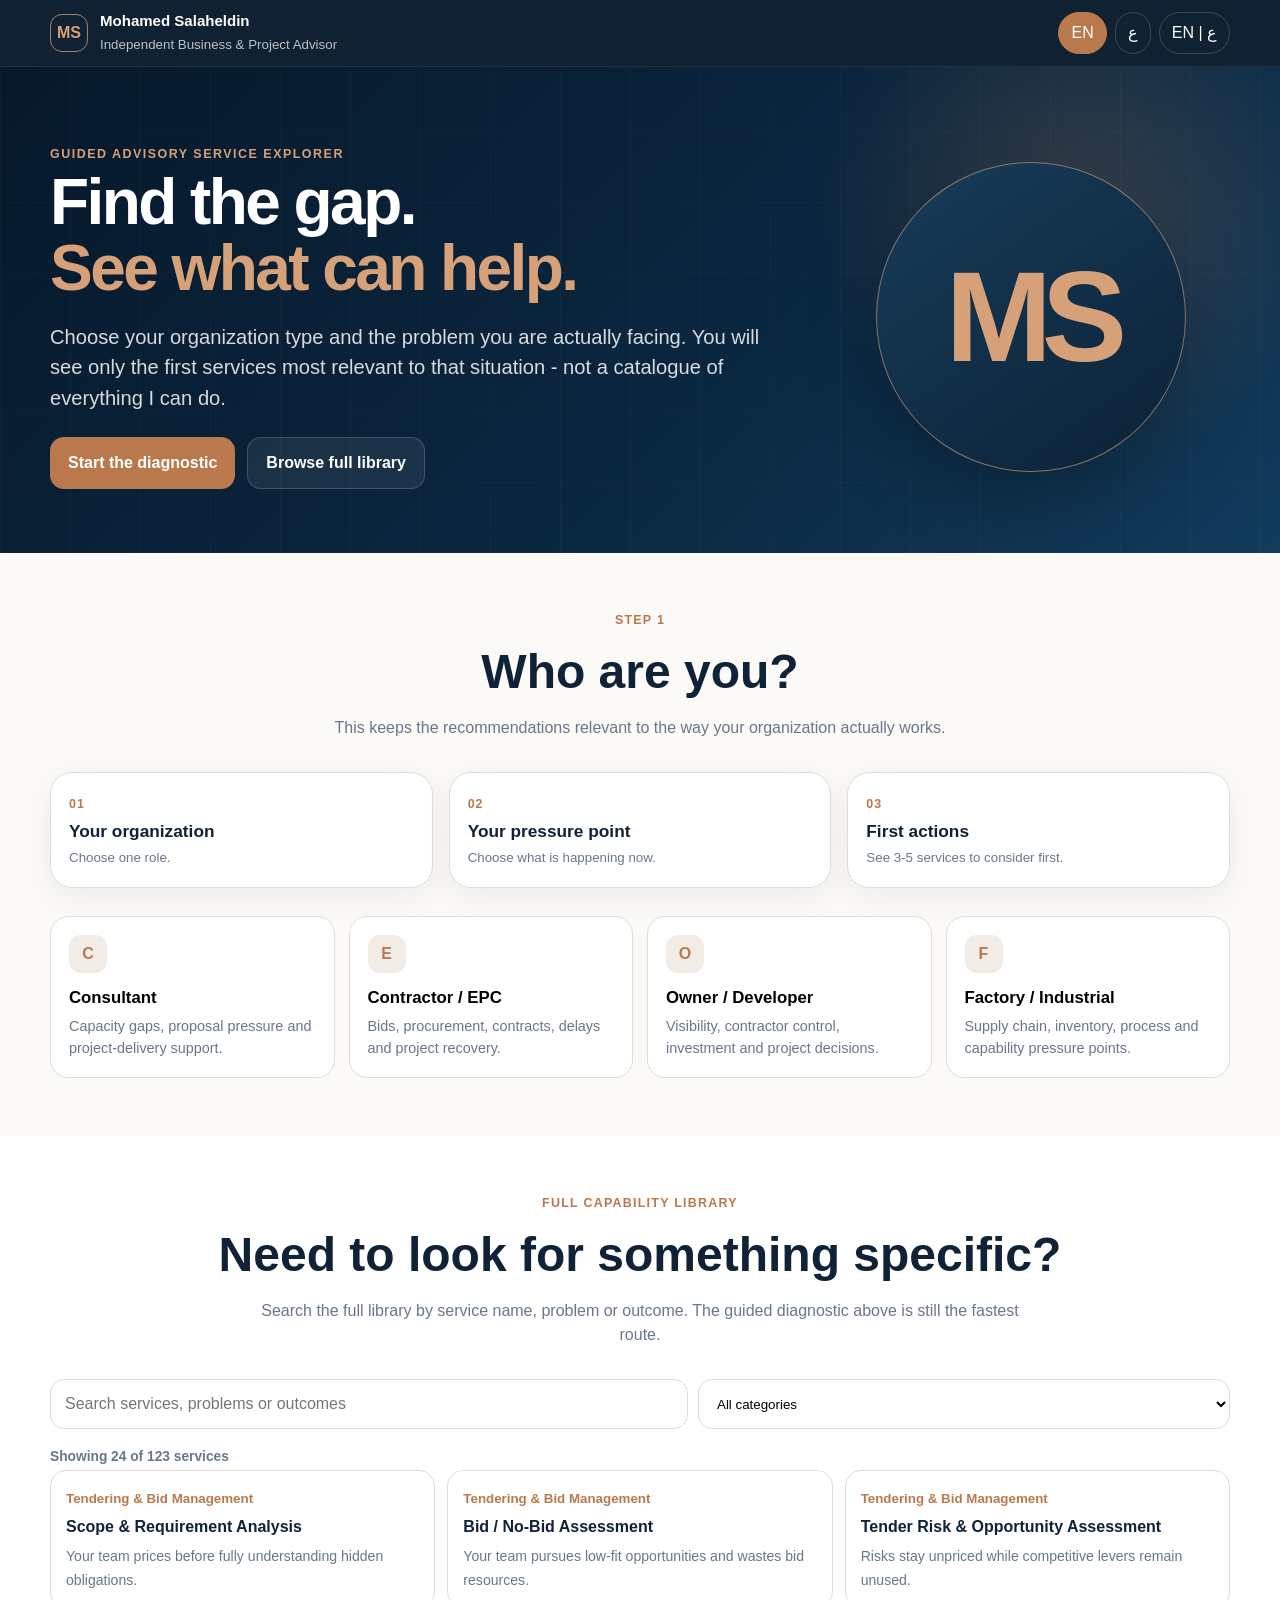
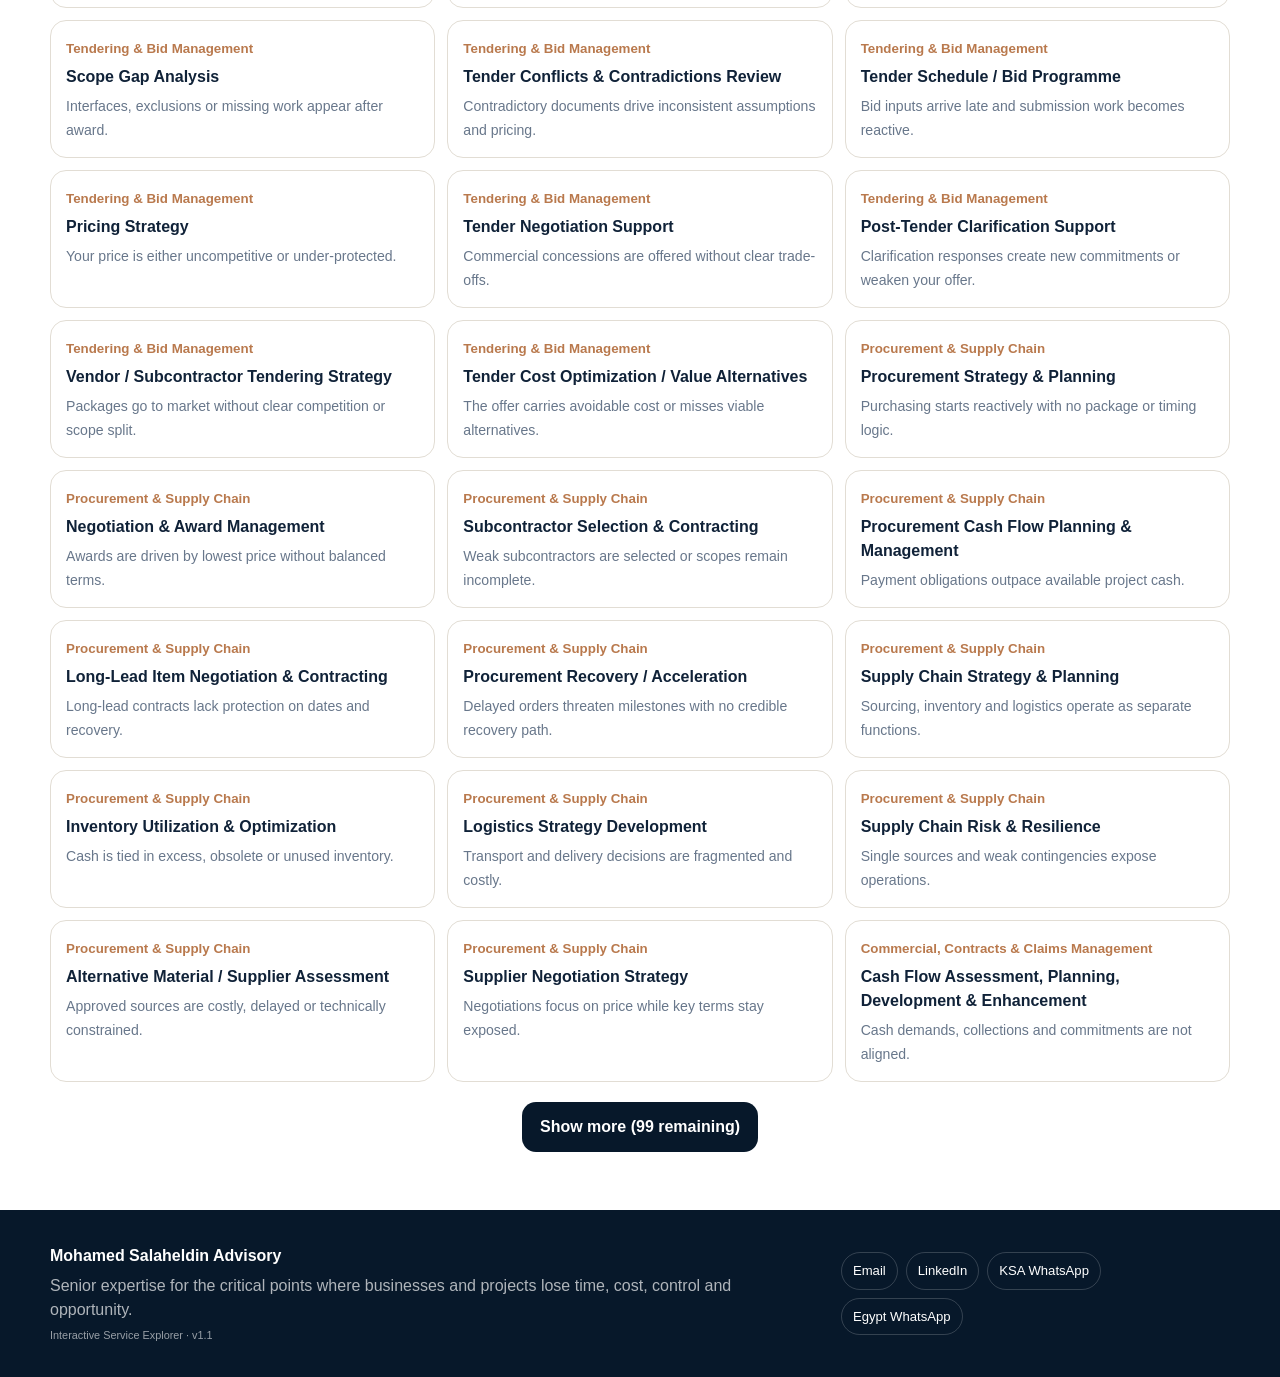
==== index.html @ 3556dfea "Load mobile and progressive library hotfixes" ====
<!doctype html><html lang="en" dir="ltr"><head><meta charset="utf-8"><meta name="viewport" content="width=device-width,initial-scale=1,viewport-fit=cover"><meta name="theme-color" content="#07182a"><meta name="description" content="Mohamed Salaheldin - Independent Business & Project Advisor. Guided service explorer."><meta name="author" content="Mohamed Salaheldin"><meta name="copyright" content="© 2026 Mohamed Salaheldin Advisory. All rights reserved."><title>Mohamed Salaheldin | Advisory Service Explorer</title><link rel="stylesheet" href="styles.css"><link rel="stylesheet" href="hotfix.css"></head><body>
<div class="topbar"><div class="wrap inner"><div class="brand"><div class="mark">MS</div><div><b>Mohamed Salaheldin</b><small>Independent Business & Project Advisor</small></div></div><div class="actions"><button class="pill active" data-lang="en">EN</button><button class="pill" data-lang="ar">ع</button><button class="pill" data-lang="both">EN | ع</button></div></div></div>
<section class="hero"><div class="wrap grid"><div><div class="eyebrow" data-i18n="eyebrow">Guided Advisory Service Explorer</div><h1 data-i18n-html="heroTitle">Find the gap.<br><span>See what can help.</span></h1><p data-i18n="heroText">Choose your organization type and the problem you are actually facing. You will see only the first services most relevant to that situation - not a catalogue of everything I can do.</p><div class="cta"><a class="btn primary" href="#diagnostic" data-i18n="start">Start the diagnostic</a><a class="btn ghost" href="#library" data-i18n="browse">Browse full library</a></div></div><div class="portrait" aria-label="Mohamed Salaheldin"><span>MS</span></div></div></section>
<section id="diagnostic" class="section"><div class="wrap"><div class="head"><div class="kicker" data-i18n="stepOne">Step 1</div><h2 data-i18n="who">Who are you?</h2><p data-i18n="whoSub">This keeps the recommendations relevant to the way your organization actually works.</p></div><div class="steps"><div class="step"><b>01</b><strong data-i18n="step1Title">Your organization</strong><small data-i18n="step1Sub">Choose one role.</small></div><div class="step"><b>02</b><strong data-i18n="step2Title">Your pressure point</strong><small data-i18n="step2Sub">Choose what is happening now.</small></div><div class="step"><b>03</b><strong data-i18n="step3Title">First actions</strong><small data-i18n="step3Sub">See 3-5 services to consider first.</small></div></div><div id="roleCards" class="cards"></div></div></section>
<section id="challengeSection" class="section alt hidden"><div class="wrap"><div class="head"><div class="kicker" data-i18n="stepTwo">Step 2</div><h2 data-i18n="happening">What is happening?</h2><p data-i18n="happeningSub">Pick the issue that best describes the current problem. You can change it anytime.</p></div><div id="challengeCards" class="challenge-grid"></div></div></section>
<section id="resultsSection" class="section hidden"><div class="wrap"><div class="resultbar"><div><div class="eyebrow" style="color:var(--copper)" data-i18n="recommended">Recommended First Actions</div><h3 id="resultTitle"></h3><p id="resultSub"></p></div><button class="btn primary" onclick="resetDiagnostic()" data-i18n="startOver">Start over</button></div><div id="serviceResults" class="service-grid"></div><div style="text-align:center;margin-top:24px"><a class="btn" style="background:var(--navy);color:#fff" href="#library" data-i18n="seeRelated">See the full service library</a></div></div></section>
<section id="library" class="section alt"><div class="wrap"><div class="head"><div class="kicker" data-i18n="libraryKicker">Full Capability Library</div><h2 data-i18n="libraryTitle">Need to look for something specific?</h2><p data-i18n="librarySub">Search the full library by service name, problem or outcome. The guided diagnostic above is still the fastest route.</p></div><div class="library-controls"><input id="search" class="search" type="search" placeholder="Search services, problems or outcomes"><select id="categoryFilter" class="select"><option value="">All categories</option></select></div><div id="libraryGrid" class="library-grid"></div></div></section>
<footer class="footer"><div class="wrap inner"><div><b>Mohamed Salaheldin Advisory</b><p data-i18n="footerLine">Senior expertise for the critical points where businesses and projects lose time, cost, control and opportunity.</p></div><div class="footer-links"><a href="mailto:eng.msalaheldin@yahoo.com">Email</a><a id="linkedinLink" target="_blank" rel="noopener">LinkedIn</a><a id="ksaWa" target="_blank" rel="noopener">KSA WhatsApp</a><a id="egyptWa" target="_blank" rel="noopener">Egypt WhatsApp</a></div></div></footer>
<script src="data1.js"></script><script src="data2.js"></script><script src="data3.js"></script><script src="data4.js"></script><script src="app.js"></script><script src="hotfix.js"></script></body></html>
---- styles.css ----
:root{--navy:#07182a;--navy2:#102f4a;--navy3:#184c70;--paper:#fbfaf7;--ivory:#f1ede6;--white:#fff;--ink:#102238;--muted:#68778b;--line:#e2ddd4;--copper:#b9794d;--copper2:#d6a078;--green:#2a8c69;--shadow:0 20px 60px rgba(4,18,34,.14);--r:22px}*{box-sizing:border-box}html{scroll-behavior:smooth}body{margin:0;font-family:Inter,Aptos,"Segoe UI",Arial,sans-serif;background:var(--paper);color:var(--ink);line-height:1.5}button,input{font:inherit}a{color:inherit}.wrap{width:min(1180px,calc(100% - 32px));margin:auto}.topbar{position:sticky;top:0;z-index:50;background:rgba(7,24,42,.96);backdrop-filter:blur(15px);color:#fff;border-bottom:1px solid rgba(255,255,255,.08)}.topbar .inner{display:flex;align-items:center;justify-content:space-between;gap:16px;min-height:66px}.brand{display:flex;align-items:center;gap:12px}.mark{width:38px;height:38px;border:1px solid rgba(214,160,120,.75);border-radius:12px;display:grid;place-items:center;color:var(--copper2);font-weight:800}.brand b{display:block;font-size:.94rem}.brand small{opacity:.72}.actions{display:flex;gap:8px;flex-wrap:wrap;justify-content:flex-end}.pill{border:1px solid rgba(255,255,255,.18);background:transparent;color:#fff;padding:8px 12px;border-radius:999px;cursor:pointer}.pill.active{background:var(--copper);border-color:var(--copper)}.hero{color:#fff;background:radial-gradient(circle at 84% 30%,rgba(185,121,77,.24),transparent 23%),linear-gradient(135deg,var(--navy),#0a2740 58%,#123b5c);position:relative;overflow:hidden}.hero:before{content:"";position:absolute;inset:0;background:repeating-linear-gradient(90deg,rgba(255,255,255,.025) 0 1px,transparent 1px 70px),repeating-linear-gradient(0deg,rgba(255,255,255,.018) 0 1px,transparent 1px 70px);pointer-events:none}.hero .grid{position:relative;padding:78px 0 64px;display:grid;grid-template-columns:1.3fr .7fr;gap:44px;align-items:center}.eyebrow{color:var(--copper2);font-weight:800;letter-spacing:.12em;text-transform:uppercase;font-size:.78rem}.hero h1{font-size:clamp(2.3rem,5vw,4.8rem);line-height:1.03;margin:.4rem 0 1rem;letter-spacing:-.04em}.hero h1 span{color:var(--copper2)}.hero p{font-size:clamp(1.04rem,2vw,1.26rem);max-width:720px;color:rgba(255,255,255,.84)}.hero .cta{display:flex;gap:12px;flex-wrap:wrap;margin-top:24px}.btn{border:0;border-radius:14px;padding:13px 18px;font-weight:800;cursor:pointer;text-decoration:none;display:inline-flex;align-items:center;justify-content:center;gap:8px}.btn.primary{background:var(--copper);color:#fff}.btn.ghost{background:rgba(255,255,255,.07);color:#fff;border:1px solid rgba(255,255,255,.17)}.portrait{width:min(310px,100%);aspect-ratio:1;border-radius:50%;margin:auto;background:linear-gradient(145deg,#173c59,#0b2237);border:1px solid rgba(214,160,120,.6);display:grid;place-items:center;box-shadow:0 28px 70px rgba(0,0,0,.25)}.portrait span{font-size:clamp(4rem,10vw,8rem);font-weight:900;color:var(--copper2);letter-spacing:-.08em}.section{padding:58px 0}.section.alt{background:#fff}.head{text-align:center;margin-bottom:32px}.head .kicker{color:var(--copper);font-weight:800;text-transform:uppercase;letter-spacing:.1em;font-size:.78rem}.head h2{font-size:clamp(1.8rem,4vw,3rem);margin:.4rem 0 .5rem}.head p{max-width:780px;margin:auto;color:var(--muted)}.steps{display:grid;grid-template-columns:repeat(3,1fr);gap:16px;margin-bottom:28px}.step{background:#fff;border:1px solid var(--line);border-radius:var(--r);padding:18px;box-shadow:0 10px 34px rgba(4,18,34,.06)}.step b{color:var(--copper);font-size:.78rem;text-transform:uppercase;letter-spacing:.08em}.step strong{display:block;font-size:1.08rem;margin-top:4px}.step small{color:var(--muted)}.cards{display:grid;grid-template-columns:repeat(4,1fr);gap:14px}.choice{background:#fff;border:1px solid var(--line);border-radius:18px;padding:18px;text-align:left;cursor:pointer;transition:.18s;min-height:138px}.choice:hover,.choice.selected{transform:translateY(-2px);border-color:var(--copper);box-shadow:var(--shadow)}.choice .icon{width:38px;height:38px;border-radius:12px;background:var(--ivory);display:grid;place-items:center;margin-bottom:12px;color:var(--copper);font-weight:900}.choice strong{display:block;font-size:1.05rem}.choice span{display:block;color:var(--muted);font-size:.9rem;margin-top:6px}.challenge-grid{display:grid;grid-template-columns:repeat(3,1fr);gap:12px}.challenge{border:1px solid var(--line);background:#fff;border-radius:16px;padding:16px;text-align:left;cursor:pointer;transition:.18s}.challenge:hover,.challenge.selected{border-color:var(--copper);box-shadow:0 12px 30px rgba(4,18,34,.08)}.challenge strong{display:block}.challenge span{display:block;color:var(--muted);font-size:.9rem;margin-top:5px}.hidden{display:none!important}.resultbar{display:flex;align-items:end;justify-content:space-between;gap:20px;margin-bottom:22px}.resultbar h3{font-size:1.55rem;margin:0}.resultbar p{margin:4px 0 0;color:var(--muted)}.service-grid{display:grid;grid-template-columns:repeat(2,1fr);gap:16px}.service{background:#fff;border:1px solid var(--line);border-radius:20px;padding:20px;box-shadow:0 8px 26px rgba(4,18,34,.055)}.tag{display:inline-flex;background:var(--ivory);color:var(--copper);border-radius:999px;padding:5px 9px;font-size:.72rem;font-weight:800;margin-bottom:8px}.service h4{font-size:1.15rem;margin:0 0 8px}.service .pain{background:#f7f2eb;border-left:3px solid var(--copper);padding:12px;border-radius:0 12px 12px 0;margin:12px 0}.service .pain b,.service .out b{display:block;font-size:.76rem;text-transform:uppercase;letter-spacing:.05em;color:var(--muted);margin-bottom:3px}.service .out{background:#eff7f3;border-left:3px solid var(--green);padding:12px;border-radius:0 12px 12px 0}.service details{margin-top:12px}.service summary{cursor:pointer;font-weight:800;color:var(--navy2)}.service .contact{margin-top:14px;display:flex;gap:8px;flex-wrap:wrap}.mini{font-size:.78rem;padding:8px 11px;border-radius:10px;text-decoration:none;border:1px solid var(--line);font-weight:800}.mini.wa{background:#1f8f65;color:#fff;border-color:#1f8f65}.library-controls{display:flex;gap:10px;flex-wrap:wrap;margin:18px 0}.search{flex:1;min-width:220px;border:1px solid var(--line);border-radius:14px;padding:12px 14px;background:#fff}.select{border:1px solid var(--line);border-radius:14px;padding:12px 14px;background:#fff}.library-grid{display:grid;grid-template-columns:repeat(3,1fr);gap:12px}.lib{background:#fff;border:1px solid var(--line);border-radius:16px;padding:15px}.lib small{color:var(--copper);font-weight:800}.lib b{display:block;margin:5px 0}.lib span{color:var(--muted);font-size:.88rem}.footer{background:var(--navy);color:#fff;padding:34px 0}.footer .inner{display:flex;justify-content:space-between;gap:24px;align-items:center}.footer p{color:rgba(255,255,255,.68);margin:.35rem 0}.footer-links{display:flex;gap:8px;flex-wrap:wrap}.footer-links a{border:1px solid rgba(255,255,255,.18);border-radius:999px;padding:8px 11px;text-decoration:none;font-size:.82rem}[dir="rtl"] .choice,[dir="rtl"] .challenge{text-align:right}[dir="rtl"] .service .pain,[dir="rtl"] .service .out{border-left:0;border-right:3px solid var(--copper);border-radius:12px 0 0 12px}[dir="rtl"] .service .out{border-right-color:var(--green)}@media(max-width:900px){.hero .grid{grid-template-columns:1fr;text-align:center;padding-top:58px}.hero p{margin-left:auto;margin-right:auto}.hero .cta{justify-content:center}.portrait{width:190px}.cards{grid-template-columns:repeat(2,1fr)}.challenge-grid{grid-template-columns:repeat(2,1fr)}.service-grid{grid-template-columns:1fr}.library-grid{grid-template-columns:repeat(2,1fr)}}@media(max-width:620px){.wrap{width:min(100% - 22px,1180px)}.topbar .inner{min-height:60px}.brand small{display:none}.actions .pill:not(.active){display:none}.hero .grid{padding:44px 0 42px}.hero h1{font-size:2.55rem}.portrait{width:156px}.section{padding:42px 0}.steps{grid-template-columns:1fr}.cards,.challenge-grid,.library-grid{grid-template-columns:1fr}.resultbar{align-items:flex-start;flex-direction:column}.footer .inner{align-items:flex-start;flex-direction:column}.choice{min-height:auto}.service{padding:17px}}
---- hotfix.css ----
/* v1.1 mobile/readability hotfix */
@media (max-width:620px){
  .topbar .inner{gap:7px;min-height:62px}
  .brand{min-width:0;gap:8px}
  .brand b{font-size:.8rem;white-space:nowrap}
  .mark{width:34px;height:34px;border-radius:10px;flex:0 0 auto}
  .actions{gap:4px;flex-wrap:nowrap;flex:0 0 auto}
  .actions .pill,.actions .pill:not(.active){display:inline-flex!important;align-items:center;justify-content:center;padding:7px 8px;min-width:34px;font-size:.72rem;line-height:1}
  .hero h1{font-size:2.35rem}
  .hero p{font-size:1.02rem;line-height:1.6}
  .choice strong,.challenge strong{font-size:1.02rem}
  .choice span,.challenge span{font-size:.94rem;line-height:1.5}
  .service h4{font-size:1.12rem;line-height:1.4}
  .service .pain,.service .out{font-size:.96rem;line-height:1.55}
  .lib b{font-size:1rem;line-height:1.4}
  .lib span{font-size:.93rem;line-height:1.5}
}
.library-count{margin:8px 0 2px;color:var(--muted);font-size:.86rem;font-weight:700}
.library-more{display:block;margin:20px auto 0;background:var(--navy);color:#fff}
.lib{cursor:pointer;transition:.18s}
.lib:hover,.lib:focus{border-color:var(--copper);box-shadow:0 12px 30px rgba(4,18,34,.09);transform:translateY(-1px);outline:none}
.service-modal{position:fixed;inset:0;background:rgba(4,17,31,.76);z-index:200;padding:24px;overflow:auto;display:grid;align-items:start}
.service-modal-card{width:min(760px,100%);margin:auto;position:relative;padding-top:18px}
.service-modal-card>.service{box-shadow:0 28px 80px rgba(0,0,0,.28)}
.service-modal-close{position:absolute;z-index:3;right:8px;top:0;width:40px;height:40px;border-radius:50%;border:0;background:var(--navy);color:#fff;font-size:25px;line-height:1;cursor:pointer;box-shadow:0 8px 24px rgba(0,0,0,.2)}
[dir="rtl"] .service-modal-close{right:auto;left:8px}
.site-version{opacity:.58;font-size:.68rem;margin-top:5px}
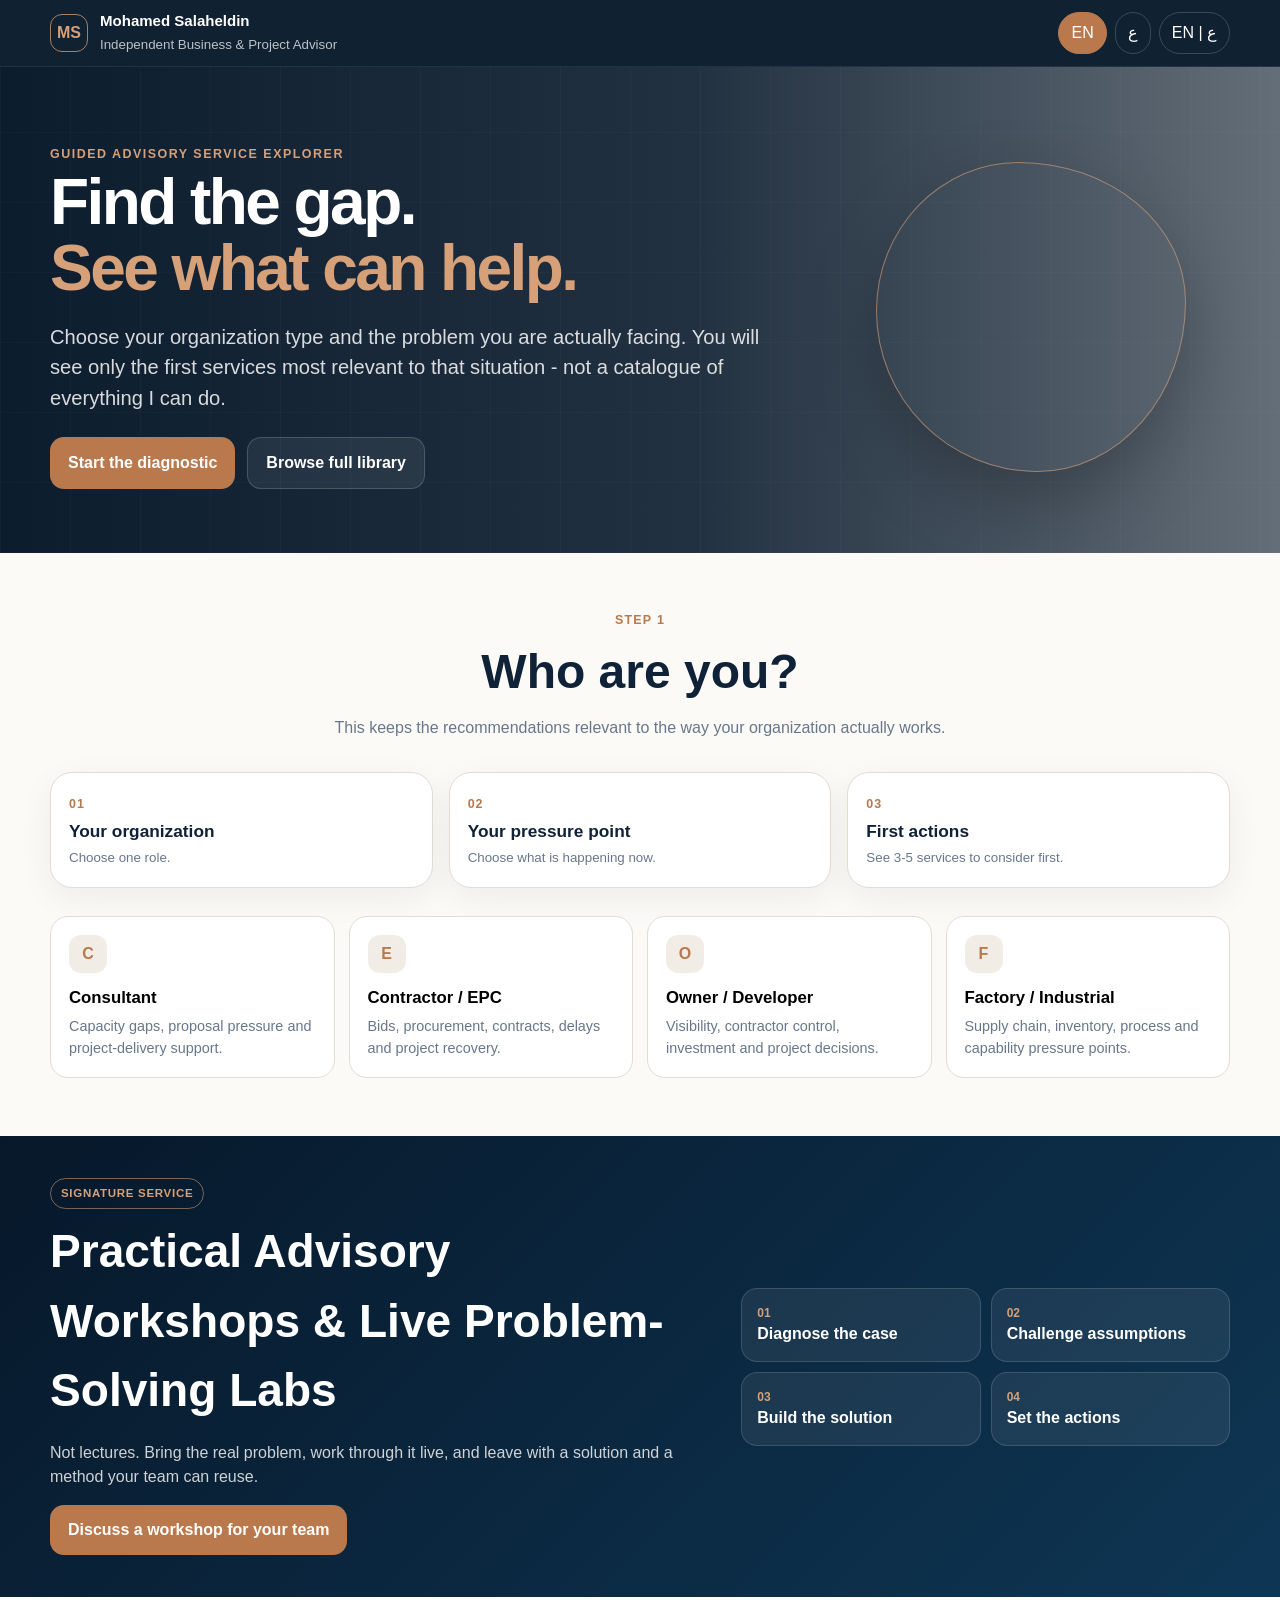
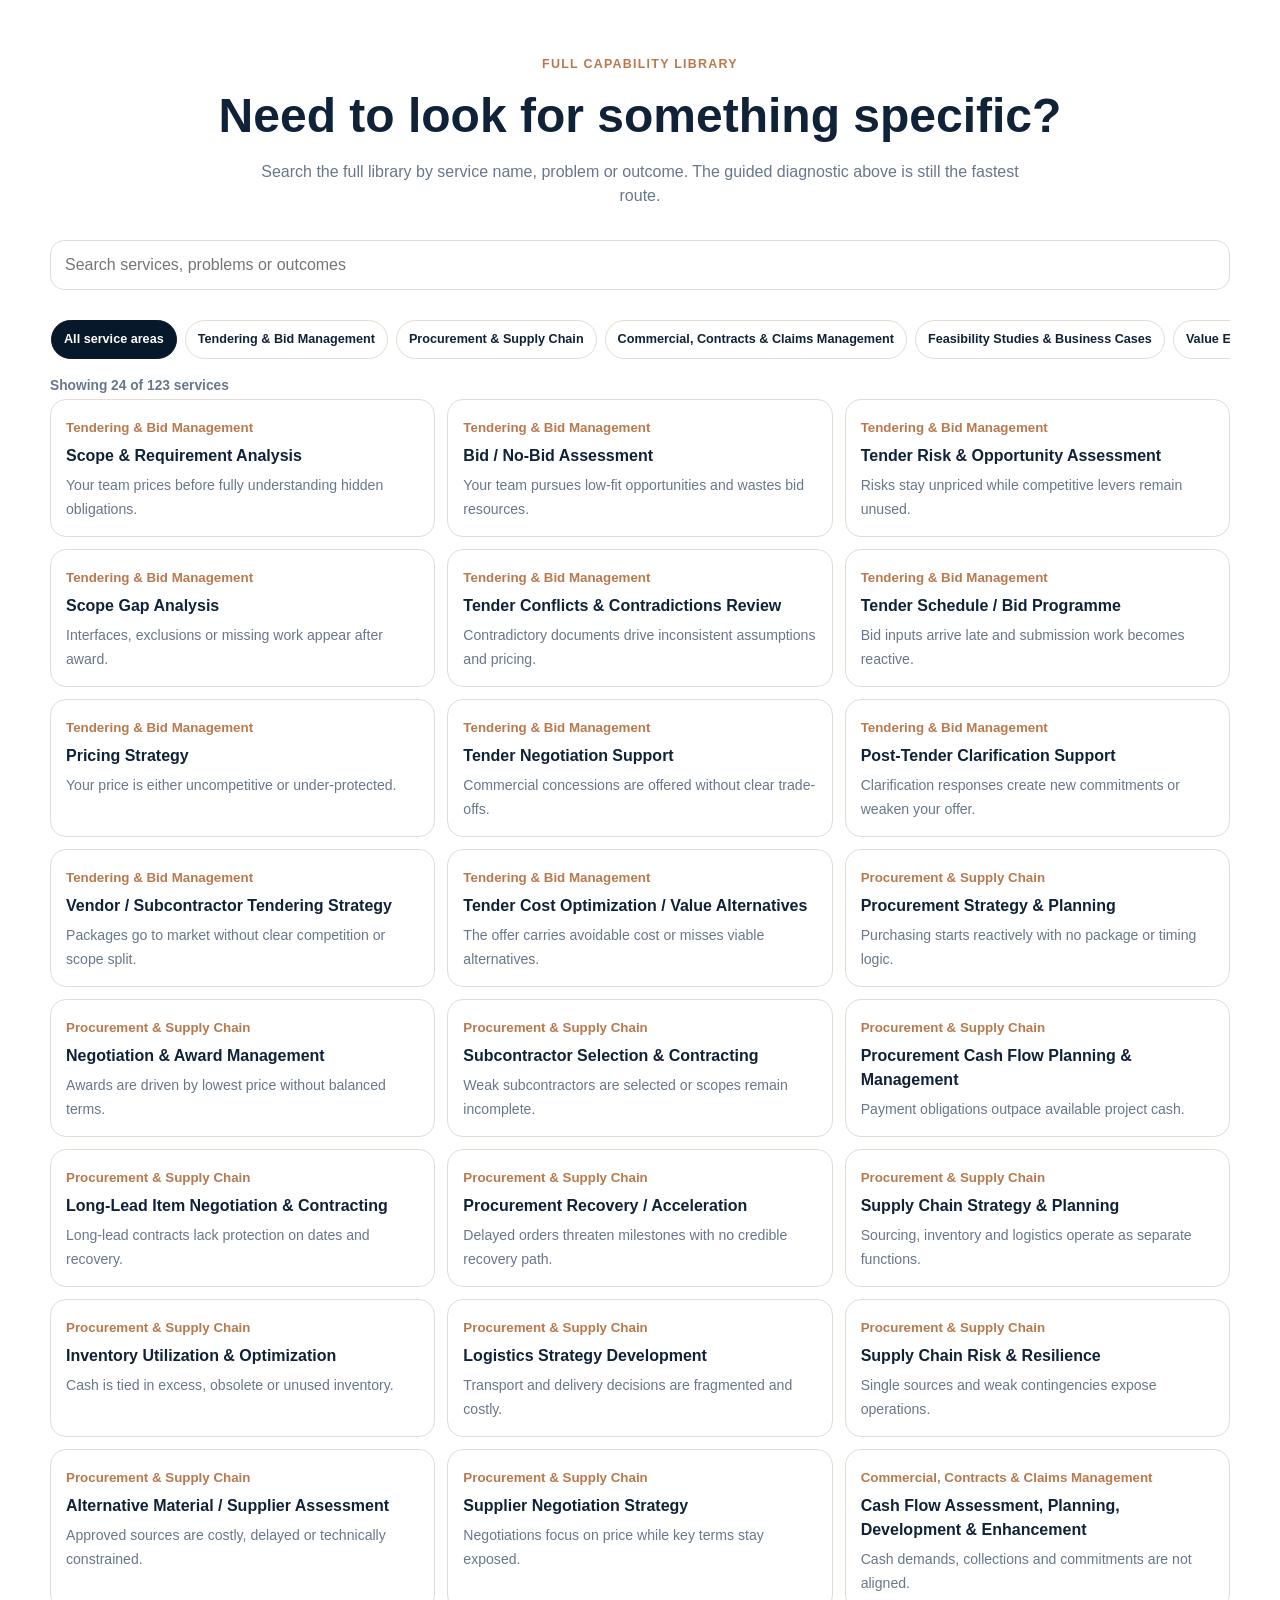
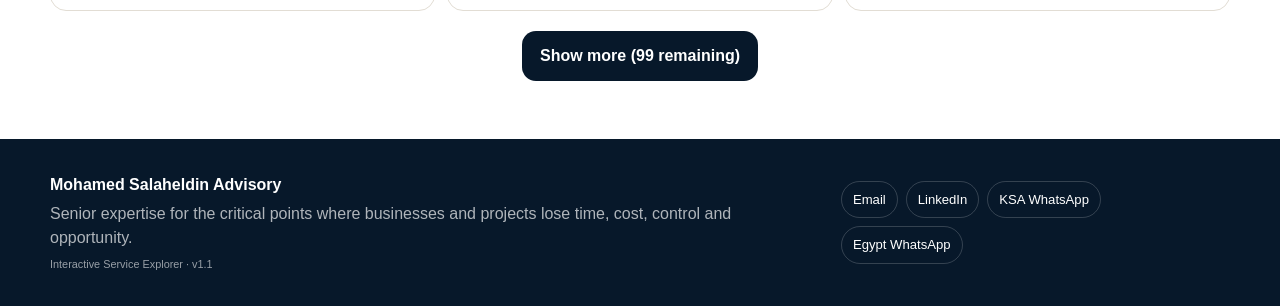
==== commit 8c4753dd: "Enable final profile, Arabic and interaction polish" ====
--- a/index.html
+++ b/index.html
@@ -1,4 +1,4 @@
-<!doctype html><html lang="en" dir="ltr"><head><meta charset="utf-8"><meta name="viewport" content="width=device-width,initial-scale=1,viewport-fit=cover"><meta name="theme-color" content="#07182a"><meta name="description" content="Mohamed Salaheldin - Independent Business & Project Advisor. Guided service explorer."><meta name="author" content="Mohamed Salaheldin"><meta name="copyright" content="© 2026 Mohamed Salaheldin Advisory. All rights reserved."><title>Mohamed Salaheldin | Advisory Service Explorer</title><link rel="stylesheet" href="styles.css"><link rel="stylesheet" href="hotfix.css"></head><body>
+<!doctype html><html lang="en" dir="ltr"><head><meta charset="utf-8"><meta name="viewport" content="width=device-width,initial-scale=1,viewport-fit=cover"><meta name="theme-color" content="#07182a"><meta name="description" content="Mohamed Salaheldin - Independent Business & Project Advisor. Guided service explorer."><meta name="author" content="Mohamed Salaheldin"><meta name="copyright" content="© 2026 Mohamed Salaheldin Advisory. All rights reserved."><title>Mohamed Salaheldin | Advisory Service Explorer</title><link rel="stylesheet" href="styles.css"><link rel="stylesheet" href="hotfix.css"><link rel="stylesheet" href="polish-small.css"></head><body>
 <div class="topbar"><div class="wrap inner"><div class="brand"><div class="mark">MS</div><div><b>Mohamed Salaheldin</b><small>Independent Business & Project Advisor</small></div></div><div class="actions"><button class="pill active" data-lang="en">EN</button><button class="pill" data-lang="ar">ع</button><button class="pill" data-lang="both">EN | ع</button></div></div></div>
 <section class="hero"><div class="wrap grid"><div><div class="eyebrow" data-i18n="eyebrow">Guided Advisory Service Explorer</div><h1 data-i18n-html="heroTitle">Find the gap.<br><span>See what can help.</span></h1><p data-i18n="heroText">Choose your organization type and the problem you are actually facing. You will see only the first services most relevant to that situation - not a catalogue of everything I can do.</p><div class="cta"><a class="btn primary" href="#diagnostic" data-i18n="start">Start the diagnostic</a><a class="btn ghost" href="#library" data-i18n="browse">Browse full library</a></div></div><div class="portrait" aria-label="Mohamed Salaheldin"><span>MS</span></div></div></section>
 <section id="diagnostic" class="section"><div class="wrap"><div class="head"><div class="kicker" data-i18n="stepOne">Step 1</div><h2 data-i18n="who">Who are you?</h2><p data-i18n="whoSub">This keeps the recommendations relevant to the way your organization actually works.</p></div><div class="steps"><div class="step"><b>01</b><strong data-i18n="step1Title">Your organization</strong><small data-i18n="step1Sub">Choose one role.</small></div><div class="step"><b>02</b><strong data-i18n="step2Title">Your pressure point</strong><small data-i18n="step2Sub">Choose what is happening now.</small></div><div class="step"><b>03</b><strong data-i18n="step3Title">First actions</strong><small data-i18n="step3Sub">See 3-5 services to consider first.</small></div></div><div id="roleCards" class="cards"></div></div></section>
@@ -6,4 +6,4 @@
 <section id="resultsSection" class="section hidden"><div class="wrap"><div class="resultbar"><div><div class="eyebrow" style="color:var(--copper)" data-i18n="recommended">Recommended First Actions</div><h3 id="resultTitle"></h3><p id="resultSub"></p></div><button class="btn primary" onclick="resetDiagnostic()" data-i18n="startOver">Start over</button></div><div id="serviceResults" class="service-grid"></div><div style="text-align:center;margin-top:24px"><a class="btn" style="background:var(--navy);color:#fff" href="#library" data-i18n="seeRelated">See the full service library</a></div></div></section>
 <section id="library" class="section alt"><div class="wrap"><div class="head"><div class="kicker" data-i18n="libraryKicker">Full Capability Library</div><h2 data-i18n="libraryTitle">Need to look for something specific?</h2><p data-i18n="librarySub">Search the full library by service name, problem or outcome. The guided diagnostic above is still the fastest route.</p></div><div class="library-controls"><input id="search" class="search" type="search" placeholder="Search services, problems or outcomes"><select id="categoryFilter" class="select"><option value="">All categories</option></select></div><div id="libraryGrid" class="library-grid"></div></div></section>
 <footer class="footer"><div class="wrap inner"><div><b>Mohamed Salaheldin Advisory</b><p data-i18n="footerLine">Senior expertise for the critical points where businesses and projects lose time, cost, control and opportunity.</p></div><div class="footer-links"><a href="mailto:eng.msalaheldin@yahoo.com">Email</a><a id="linkedinLink" target="_blank" rel="noopener">LinkedIn</a><a id="ksaWa" target="_blank" rel="noopener">KSA WhatsApp</a><a id="egyptWa" target="_blank" rel="noopener">Egypt WhatsApp</a></div></div></footer>
-<script src="data1.js"></script><script src="data2.js"></script><script src="data3.js"></script><script src="data4.js"></script><script src="app.js"></script><script src="hotfix.js"></script></body></html>+<script src="data1.js"></script><script src="data2.js"></script><script src="data3.js"></script><script src="data4.js"></script><script src="app.js"></script><script src="hotfix.js"></script><script src="polish.js"></script></body></html>
--- a/polish-small.css
+++ b/polish-small.css
@@ -0,0 +1,22 @@
+/* Final mobile, visual and navigation polish */
+.actions{direction:ltr!important;unicode-bidi:isolate;flex-wrap:nowrap!important}.actions .pill{display:inline-flex!important;align-items:center;justify-content:center;white-space:nowrap}
+.hero{background:linear-gradient(90deg,rgba(7,24,42,.98),rgba(7,24,42,.89) 54%,rgba(7,24,42,.62)),url("assets/hero-industrial.jpg") center/cover!important}
+.portrait{background-image:url("assets/profile.jpg")!important;background-size:cover!important;background-position:center!important;border-radius:46% 54% 48% 52% / 48% 45% 55% 52%!important}
+.portrait span{display:none!important}
+.profile-pdf-btn{border:1px solid rgba(255,255,255,.18);background:rgba(255,255,255,.07);color:#fff}
+.category-chips{display:flex;gap:8px;overflow-x:auto;padding:12px 1px 9px;scrollbar-width:none}.category-chips::-webkit-scrollbar{display:none}.category-chip{flex:0 0 auto;border:1px solid var(--line);background:#fff;border-radius:999px;padding:9px 12px;cursor:pointer;font-size:.79rem;font-weight:800;color:var(--ink)}.category-chip.active{background:var(--navy);color:#fff;border-color:var(--navy)}
+.select.polish-hidden{display:none!important}
+.signature-section{margin-top:0;padding:42px 0;background:linear-gradient(135deg,var(--navy),#0e3654);color:#fff}.signature-wrap{width:min(1180px,calc(100% - 32px));margin:auto;display:grid;grid-template-columns:1.15fr .85fr;gap:30px;align-items:center}.signature-label{display:inline-flex;border:1px solid rgba(214,160,120,.55);color:var(--copper2);border-radius:999px;padding:6px 10px;font-weight:900;font-size:.72rem;letter-spacing:.06em}.signature-section h2{font-size:clamp(1.8rem,3.6vw,3rem);margin:.5rem 0 .6rem}.signature-section p{color:rgba(255,255,255,.8)}.signature-flow{display:grid;grid-template-columns:repeat(2,1fr);gap:10px}.signature-flow div{background:rgba(255,255,255,.07);border:1px solid rgba(255,255,255,.14);border-radius:16px;padding:15px}.signature-flow b{display:block;color:var(--copper2);font-size:.75rem}.signature-flow span{font-weight:800}
+.signature-mini{margin:12px 0;padding:13px;border:1px solid rgba(185,121,77,.24);border-radius:14px;background:#fffaf4}.signature-mini strong{display:block;color:var(--copper);margin-bottom:4px}.signature-mini p{margin:0;color:var(--muted);font-size:.9rem}.mini-flow{display:flex;gap:6px;flex-wrap:wrap;margin-top:9px}.mini-flow span{padding:5px 8px;border-radius:999px;background:var(--ivory);font-size:.72rem;font-weight:800;color:var(--navy2)}
+.service-modal-card{padding-top:0!important}.service-modal-card>.service{padding-top:62px!important}.service-modal-close{top:14px!important;inset-inline-end:14px!important;right:auto!important;left:auto!important}
+.service .contact .mini{min-height:38px;display:inline-flex;align-items:center}
+.polish-pdf-link{cursor:pointer}
+@media(max-width:900px){.signature-wrap{grid-template-columns:1fr}}
+@media(max-width:620px){
+ .brand b{font-size:.79rem!important}.actions{gap:4px!important}.actions .pill{padding:7px 8px!important;min-width:34px!important;font-size:.7rem!important}.topbar .inner{gap:7px!important}
+ .hero h1{font-size:2.35rem!important}.hero p{font-size:1.02rem!important;line-height:1.62!important}.portrait{width:170px!important}
+ .profile-pdf-btn{padding:7px 9px!important;font-size:.7rem!important}
+ .signature-wrap{width:min(100% - 22px,1180px);gap:20px}.signature-flow{grid-template-columns:repeat(2,1fr)}
+ .service-modal{padding:12px!important}.service-modal-card{padding:0!important}.service-modal-card>.service{padding:60px 17px 17px!important;border-radius:20px!important}.service-modal-close{top:12px!important;inset-inline-end:12px!important}
+ .category-chips{margin-inline:-2px}
+}
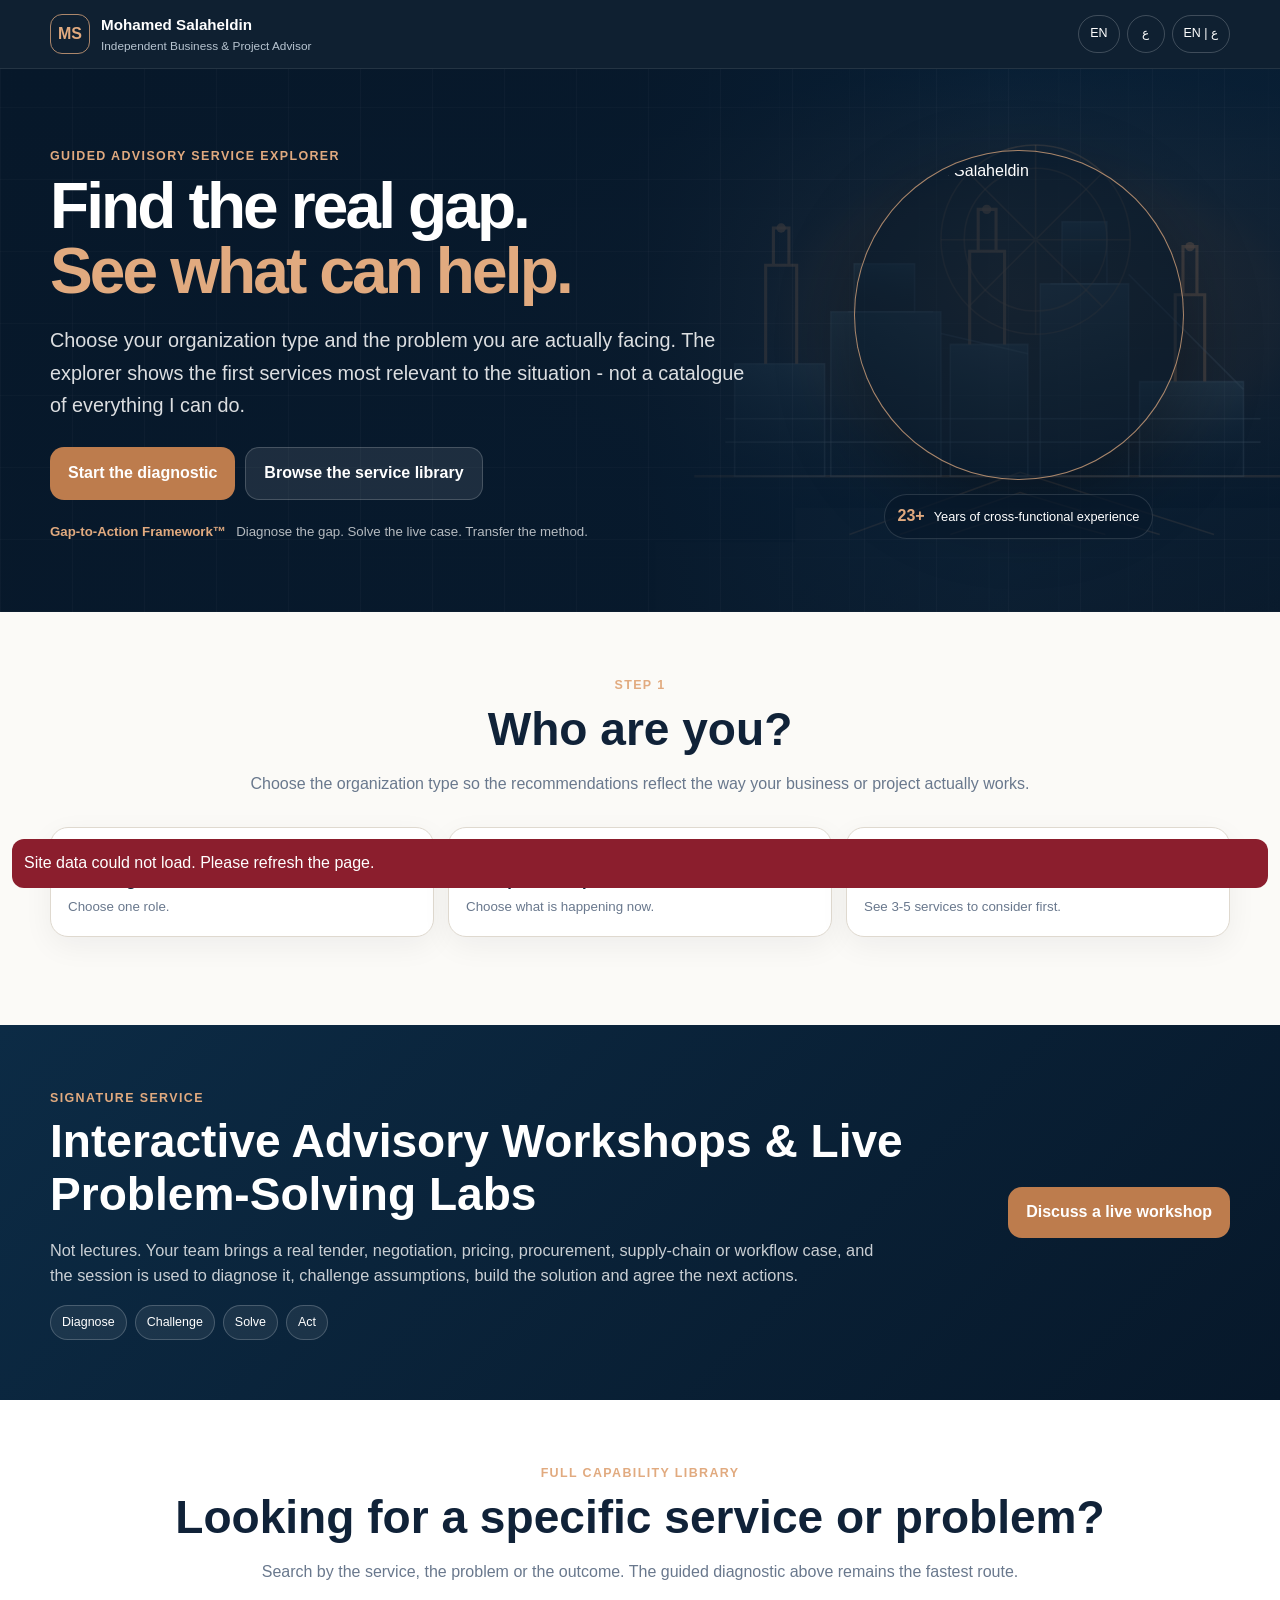
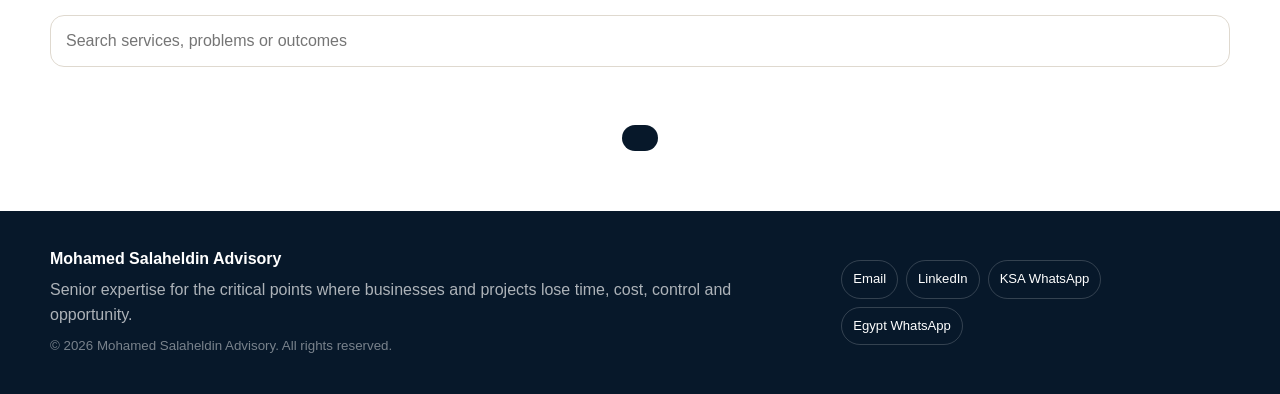
==== commit 150b63d3: "Deploy final v12 interactive site on root URL" ====
--- a/index.html
+++ b/index.html
@@ -1,9 +1,93 @@
-<!doctype html><html lang="en" dir="ltr"><head><meta charset="utf-8"><meta name="viewport" content="width=device-width,initial-scale=1,viewport-fit=cover"><meta name="theme-color" content="#07182a"><meta name="description" content="Mohamed Salaheldin - Independent Business & Project Advisor. Guided service explorer."><meta name="author" content="Mohamed Salaheldin"><meta name="copyright" content="© 2026 Mohamed Salaheldin Advisory. All rights reserved."><title>Mohamed Salaheldin | Advisory Service Explorer</title><link rel="stylesheet" href="styles.css"><link rel="stylesheet" href="hotfix.css"><link rel="stylesheet" href="polish-small.css"></head><body>
-<div class="topbar"><div class="wrap inner"><div class="brand"><div class="mark">MS</div><div><b>Mohamed Salaheldin</b><small>Independent Business & Project Advisor</small></div></div><div class="actions"><button class="pill active" data-lang="en">EN</button><button class="pill" data-lang="ar">ع</button><button class="pill" data-lang="both">EN | ع</button></div></div></div>
-<section class="hero"><div class="wrap grid"><div><div class="eyebrow" data-i18n="eyebrow">Guided Advisory Service Explorer</div><h1 data-i18n-html="heroTitle">Find the gap.<br><span>See what can help.</span></h1><p data-i18n="heroText">Choose your organization type and the problem you are actually facing. You will see only the first services most relevant to that situation - not a catalogue of everything I can do.</p><div class="cta"><a class="btn primary" href="#diagnostic" data-i18n="start">Start the diagnostic</a><a class="btn ghost" href="#library" data-i18n="browse">Browse full library</a></div></div><div class="portrait" aria-label="Mohamed Salaheldin"><span>MS</span></div></div></section>
-<section id="diagnostic" class="section"><div class="wrap"><div class="head"><div class="kicker" data-i18n="stepOne">Step 1</div><h2 data-i18n="who">Who are you?</h2><p data-i18n="whoSub">This keeps the recommendations relevant to the way your organization actually works.</p></div><div class="steps"><div class="step"><b>01</b><strong data-i18n="step1Title">Your organization</strong><small data-i18n="step1Sub">Choose one role.</small></div><div class="step"><b>02</b><strong data-i18n="step2Title">Your pressure point</strong><small data-i18n="step2Sub">Choose what is happening now.</small></div><div class="step"><b>03</b><strong data-i18n="step3Title">First actions</strong><small data-i18n="step3Sub">See 3-5 services to consider first.</small></div></div><div id="roleCards" class="cards"></div></div></section>
-<section id="challengeSection" class="section alt hidden"><div class="wrap"><div class="head"><div class="kicker" data-i18n="stepTwo">Step 2</div><h2 data-i18n="happening">What is happening?</h2><p data-i18n="happeningSub">Pick the issue that best describes the current problem. You can change it anytime.</p></div><div id="challengeCards" class="challenge-grid"></div></div></section>
-<section id="resultsSection" class="section hidden"><div class="wrap"><div class="resultbar"><div><div class="eyebrow" style="color:var(--copper)" data-i18n="recommended">Recommended First Actions</div><h3 id="resultTitle"></h3><p id="resultSub"></p></div><button class="btn primary" onclick="resetDiagnostic()" data-i18n="startOver">Start over</button></div><div id="serviceResults" class="service-grid"></div><div style="text-align:center;margin-top:24px"><a class="btn" style="background:var(--navy);color:#fff" href="#library" data-i18n="seeRelated">See the full service library</a></div></div></section>
-<section id="library" class="section alt"><div class="wrap"><div class="head"><div class="kicker" data-i18n="libraryKicker">Full Capability Library</div><h2 data-i18n="libraryTitle">Need to look for something specific?</h2><p data-i18n="librarySub">Search the full library by service name, problem or outcome. The guided diagnostic above is still the fastest route.</p></div><div class="library-controls"><input id="search" class="search" type="search" placeholder="Search services, problems or outcomes"><select id="categoryFilter" class="select"><option value="">All categories</option></select></div><div id="libraryGrid" class="library-grid"></div></div></section>
-<footer class="footer"><div class="wrap inner"><div><b>Mohamed Salaheldin Advisory</b><p data-i18n="footerLine">Senior expertise for the critical points where businesses and projects lose time, cost, control and opportunity.</p></div><div class="footer-links"><a href="mailto:eng.msalaheldin@yahoo.com">Email</a><a id="linkedinLink" target="_blank" rel="noopener">LinkedIn</a><a id="ksaWa" target="_blank" rel="noopener">KSA WhatsApp</a><a id="egyptWa" target="_blank" rel="noopener">Egypt WhatsApp</a></div></div></footer>
-<script src="data1.js"></script><script src="data2.js"></script><script src="data3.js"></script><script src="data4.js"></script><script src="app.js"></script><script src="hotfix.js"></script><script src="polish.js"></script></body></html>+<!doctype html>
+<html lang="en" dir="ltr">
+<head>
+<meta charset="utf-8">
+<meta name="viewport" content="width=device-width,initial-scale=1,viewport-fit=cover">
+<meta name="theme-color" content="#07182a">
+<meta name="description" content="Mohamed Salaheldin - Independent Business & Project Advisor. Guided advisory service explorer.">
+<meta name="author" content="Mohamed Salaheldin">
+<meta name="copyright" content="© 2026 Mohamed Salaheldin Advisory. All rights reserved.">
+<meta name="robots" content="noindex,nofollow,noarchive,nosnippet,noimageindex">
+<meta name="referrer" content="no-referrer">
+<title>Mohamed Salaheldin | Advisory Service Explorer</title>
+<link rel="stylesheet" href="v12/styles.css?v=12">
+<style>.hero{background-image:url('v12/hero.svg')!important}</style></head>
+<body>
+<header class="topbar">
+  <div class="wrap topbar-inner">
+    <a class="brand" href="#top" aria-label="Mohamed Salaheldin Advisory home">
+      <span class="brand-mark">MS</span>
+      <span><b data-i18n="brandName">Mohamed Salaheldin</b><small data-i18n="brandRole">Independent Business & Project Advisor</small></span>
+    </a>
+    <div class="top-actions" aria-label="Language selector">
+      <button class="lang-btn" data-lang="en" aria-label="English">EN</button>
+      <button class="lang-btn" data-lang="ar" aria-label="العربية">ع</button>
+      <button class="lang-btn" data-lang="both" aria-label="English and Arabic">EN | ع</button>
+    </div>
+  </div>
+</header>
+
+<main id="top">
+<section class="hero">
+  <div class="hero-overlay"></div>
+  <div class="wrap hero-grid">
+    <div class="hero-copy">
+      <div class="eyebrow" data-i18n="eyebrow">Guided Advisory Service Explorer</div>
+      <h1 data-i18n-html="heroTitle">Find the real gap.<br><span>See what can help.</span></h1>
+      <p data-i18n="heroText">Choose your organization type and the problem you are actually facing. The explorer shows the first services most relevant to the situation - not a catalogue of everything I can do.</p>
+      <div class="hero-actions">
+        <a class="btn primary" href="#diagnostic" data-i18n="start">Start the diagnostic</a>
+        <a class="btn glass" href="#library" data-i18n="browse">Browse the service library</a>
+      </div>
+      <div class="framework"><b data-i18n="framework">Gap-to-Action Framework™</b><span data-i18n="frameworkPromise">Diagnose the gap. Solve the live case. Transfer the method.</span></div>
+    </div>
+    <div class="hero-person">
+      <div class="portrait-shell"><img src="assets/profile.jpg" alt="Mohamed Salaheldin" width="720" height="720" decoding="async" fetchpriority="high"></div>
+      <div class="portrait-caption"><b>23+</b><span data-i18n="years">Years of cross-functional experience</span></div>
+    </div>
+  </div>
+</section>
+
+<section id="diagnostic" class="section diagnostic">
+  <div class="wrap">
+    <div class="section-head"><span class="kicker" data-i18n="stepOne">Step 1</span><h2 data-i18n="who">Who are you?</h2><p data-i18n="whoSub">Choose the organization type so the recommendations reflect the way your business or project actually works.</p></div>
+    <div class="journey" aria-label="Three-step diagnostic"><div><b>01</b><strong data-i18n="step1Title">Your organization</strong><small data-i18n="step1Sub">Choose one role.</small></div><div><b>02</b><strong data-i18n="step2Title">Your pressure point</strong><small data-i18n="step2Sub">Choose what is happening now.</small></div><div><b>03</b><strong data-i18n="step3Title">First actions</strong><small data-i18n="step3Sub">See 3-5 services to consider first.</small></div></div>
+    <div id="roleCards" class="role-grid"></div>
+  </div>
+</section>
+
+<section id="challengeSection" class="section section-soft hidden">
+  <div class="wrap"><div class="section-head"><span class="kicker" data-i18n="stepTwo">Step 2</span><h2 data-i18n="happening">What is happening?</h2><p data-i18n="happeningSub">Choose the description closest to the current situation. You can change it at any time.</p></div><div id="challengeCards" class="challenge-grid"></div></div>
+</section>
+
+<section id="resultsSection" class="section hidden">
+  <div class="wrap">
+    <div class="results-head"><div><span class="kicker" data-i18n="recommended">Recommended First Actions</span><h2 id="resultTitle"></h2><p id="resultSub"></p></div><button class="btn secondary" id="resetBtn" data-i18n="startOver">Start over</button></div>
+    <div id="serviceResults" class="service-grid"></div>
+    <div class="center"><a class="btn dark" href="#library" data-i18n="seeRelated">See the full service library</a></div>
+  </div>
+</section>
+
+<section id="signature" class="section signature-section">
+  <div class="wrap signature-card"><div><span class="kicker" data-i18n="signatureLabel">Signature Service</span><h2 data-i18n="signatureTitle">Interactive Advisory Workshops & Live Problem-Solving Labs</h2><p data-i18n="signatureText">Not lectures. Your team brings a real tender, negotiation, pricing, procurement, supply-chain or workflow case, and the session is used to diagnose it, challenge assumptions, build the solution and agree the next actions.</p><div class="lab-flow"><span data-i18n="diagnose">Diagnose</span><span data-i18n="challenge">Challenge</span><span data-i18n="solve">Solve</span><span data-i18n="act">Act</span></div></div><a class="btn primary" id="labsContact" target="_blank" rel="noopener" data-i18n="discussLab">Discuss a live workshop</a></div>
+</section>
+
+<section id="library" class="section section-soft">
+  <div class="wrap">
+    <div class="section-head"><span class="kicker" data-i18n="libraryKicker">Full Capability Library</span><h2 data-i18n="libraryTitle">Looking for a specific service or problem?</h2><p data-i18n="librarySub">Search by the service, the problem or the outcome. The guided diagnostic above remains the fastest route.</p></div>
+    <div class="library-controls"><input id="search" class="search" type="search" autocomplete="off" placeholder="Search services, problems or outcomes"></div>
+    <div id="categoryChips" class="category-chips" aria-label="Service categories"></div>
+    <div id="libraryCount" class="library-count" aria-live="polite"></div>
+    <div id="libraryGrid" class="library-grid"></div>
+    <button id="libraryMore" class="btn dark library-more" hidden></button>
+  </div>
+</section>
+</main>
+
+<footer class="footer">
+  <div class="wrap footer-grid"><div><b data-i18n="footerBrand">Mohamed Salaheldin Advisory</b><p data-i18n="footerLine">Senior expertise for the critical points where businesses and projects lose time, cost, control and opportunity.</p><small>© 2026 Mohamed Salaheldin Advisory. All rights reserved.</small></div><div class="footer-links"><a href="mailto:eng.msalaheldin@yahoo.com">Email</a><a id="linkedinLink" target="_blank" rel="noopener">LinkedIn</a><a id="ksaWa" target="_blank" rel="noopener">KSA WhatsApp</a><a id="egyptWa" target="_blank" rel="noopener">Egypt WhatsApp</a></div></div>
+</footer>
+
+<div id="serviceModal" class="modal hidden" role="dialog" aria-modal="true" aria-labelledby="modalTitle"><div class="modal-panel"><button id="modalClose" class="modal-close" aria-label="Close">×</button><div id="modalContent"></div></div></div>
+<script src="v12/data.js?v=12"></script><script src="v12/app.js?v=12"></script>
+</body></html>
--- a/v12/styles.css
+++ b/v12/styles.css
@@ -0,0 +1,3 @@
+:root{--navy:#07182a;--navy2:#0d2d49;--navy3:#174b70;--paper:#fbfaf7;--ivory:#f2eee7;--white:#fff;--ink:#102238;--muted:#69788d;--line:#dfd9cf;--copper:#bd7c4d;--copper2:#e1aa7f;--green:#2f8f69;--shadow:0 22px 64px rgba(4,18,34,.13);--r:22px}*{box-sizing:border-box}html{scroll-behavior:smooth}body{margin:0;background:var(--paper);color:var(--ink);font-family:Inter,Aptos,"Segoe UI",Arial,sans-serif;line-height:1.55}body.modal-open{overflow:hidden}button,input{font:inherit}button{color:inherit}a{color:inherit}.hidden{display:none!important}.wrap{width:min(1180px,calc(100% - 34px));margin-inline:auto}.topbar{position:sticky;top:0;z-index:90;background:rgba(7,24,42,.965);backdrop-filter:blur(16px);color:#fff;border-bottom:1px solid rgba(255,255,255,.09)}.topbar-inner{min-height:68px;display:flex;align-items:center;justify-content:space-between;gap:16px}.brand{display:flex;align-items:center;gap:11px;text-decoration:none;min-width:0}.brand-mark{width:40px;height:40px;display:grid;place-items:center;border:1px solid rgba(225,170,127,.75);border-radius:12px;color:var(--copper2);font-weight:900;flex:0 0 auto}.brand b{display:block;font-size:.95rem}.brand small{display:block;color:#b8c5d1;font-size:.74rem}.top-actions{display:flex;align-items:center;gap:7px;direction:ltr;flex:0 0 auto}.lang-btn{border:1px solid rgba(255,255,255,.2);background:transparent;color:#fff;padding:8px 11px;border-radius:999px;cursor:pointer;font-size:.78rem;min-width:38px;direction:ltr}.lang-btn.active{background:var(--copper);border-color:var(--copper)}.hero{position:relative;overflow:hidden;color:#fff;background:#07182a url('assets/hero-industrial.jpg') center/cover no-repeat}.hero-overlay{position:absolute;inset:0;background:linear-gradient(90deg,rgba(7,24,42,.98) 0%,rgba(7,24,42,.92) 50%,rgba(7,24,42,.58) 78%,rgba(7,24,42,.72) 100%)}[dir="rtl"] .hero-overlay{background:linear-gradient(270deg,rgba(7,24,42,.98) 0%,rgba(7,24,42,.92) 50%,rgba(7,24,42,.58) 78%,rgba(7,24,42,.72) 100%)}.hero:after{content:"";position:absolute;inset:0;background:repeating-linear-gradient(90deg,rgba(255,255,255,.025) 0 1px,transparent 1px 72px),repeating-linear-gradient(0deg,rgba(255,255,255,.018) 0 1px,transparent 1px 72px);pointer-events:none}.hero-grid{position:relative;z-index:2;display:grid;grid-template-columns:minmax(0,1.25fr) minmax(260px,.75fr);align-items:center;gap:52px;padding-block:78px 70px}.eyebrow,.kicker{color:var(--copper2);font-size:.78rem;font-weight:900;letter-spacing:.11em;text-transform:uppercase}.hero h1{font-size:clamp(2.5rem,5vw,5rem);line-height:1.02;letter-spacing:-.045em;margin:.45rem 0 1.05rem;max-width:820px}.hero h1 span{color:var(--copper2)}.hero p{font-size:clamp(1.04rem,1.8vw,1.24rem);line-height:1.65;max-width:730px;color:rgba(255,255,255,.86)}.hero-actions{display:flex;gap:10px;flex-wrap:wrap;margin-top:25px}.btn{border:0;border-radius:14px;padding:13px 18px;text-decoration:none;font-weight:850;cursor:pointer;display:inline-flex;align-items:center;justify-content:center;gap:8px}.btn.primary{background:var(--copper);color:#fff}.btn.glass{background:rgba(255,255,255,.09);color:#fff;border:1px solid rgba(255,255,255,.18)}.btn.outline{background:transparent;color:#fff;border:1px solid rgba(225,170,127,.58)}.btn.secondary{background:var(--ivory);color:var(--ink);border:1px solid var(--line)}.btn.dark{background:var(--navy);color:#fff}.framework{margin-top:22px;display:flex;gap:10px;flex-wrap:wrap;align-items:center;color:rgba(255,255,255,.7);font-size:.83rem}.framework b{color:var(--copper2)}.hero-person{display:grid;place-items:center;gap:14px}.portrait-shell{width:min(330px,100%);aspect-ratio:1;border-radius:50%;padding:8px;border:1px solid rgba(225,170,127,.74);box-shadow:0 30px 80px rgba(0,0,0,.32);background:rgba(7,24,42,.52)}.portrait-shell img{width:100%;height:100%;object-fit:cover;border-radius:50%;display:block}.portrait-caption{display:flex;align-items:center;gap:9px;background:rgba(7,24,42,.72);border:1px solid rgba(255,255,255,.13);padding:9px 13px;border-radius:999px;font-size:.8rem}.portrait-caption b{color:var(--copper2);font-size:1rem}.section{padding-block:60px}.section-soft{background:#fff}.section-head{text-align:center;margin-bottom:30px}.section-head h2,.results-head h2,.signature-card h2{font-size:clamp(1.85rem,3.6vw,3rem);line-height:1.15;margin:.38rem 0 .55rem}.section-head p,.results-head p{max-width:800px;margin-inline:auto;color:var(--muted)}.journey{display:grid;grid-template-columns:repeat(3,1fr);gap:14px;margin-bottom:28px}.journey>div{background:#fff;border:1px solid var(--line);border-radius:18px;padding:17px;box-shadow:0 9px 30px rgba(4,18,34,.055)}.journey b{display:block;color:var(--copper);font-size:.76rem}.journey strong{display:block;font-size:1.04rem;margin-top:4px}.journey small{color:var(--muted)}.role-grid{display:grid;grid-template-columns:repeat(4,1fr);gap:14px}.role-card,.challenge-card{border:1px solid var(--line);background:#fff;border-radius:18px;padding:18px;text-align:start;cursor:pointer;transition:.18s}.role-card{min-height:145px}.role-card:hover,.role-card.selected,.challenge-card:hover,.challenge-card.selected{border-color:var(--copper);box-shadow:var(--shadow);transform:translateY(-2px)}.role-icon{width:40px;height:40px;border-radius:12px;background:var(--ivory);color:var(--copper);display:grid;place-items:center;font-weight:900;margin-bottom:11px}.role-card strong,.challenge-card strong{display:block;font-size:1.06rem}.role-card span,.challenge-card span{display:block;color:var(--muted);font-size:.91rem;margin-top:6px}.challenge-grid{display:grid;grid-template-columns:repeat(3,1fr);gap:13px}.results-head{display:flex;align-items:end;justify-content:space-between;gap:24px;margin-bottom:22px}.results-head p{margin:4px 0 0}.service-grid{display:grid;grid-template-columns:repeat(2,1fr);gap:16px}.service-card{background:#fff;border:1px solid var(--line);border-radius:20px;padding:20px;box-shadow:0 8px 27px rgba(4,18,34,.055)}.service-card.signature{border-color:rgba(189,124,77,.7);box-shadow:0 12px 38px rgba(189,124,77,.14)}.service-tag{display:inline-flex;align-items:center;gap:6px;background:var(--ivory);color:var(--copper);border-radius:999px;padding:5px 10px;font-size:.72rem;font-weight:900;margin-bottom:8px}.service-card h3{font-size:1.17rem;line-height:1.35;margin:0 0 10px}.info-block{padding:12px 13px;border-radius:0 13px 13px 0;margin:11px 0;border-left:3px solid var(--copper);background:#f7f2eb}.info-block.outcome{background:#eff7f3;border-left-color:var(--green)}[dir="rtl"] .info-block{border-left:0;border-right:3px solid var(--copper);border-radius:13px 0 0 13px}[dir="rtl"] .info-block.outcome{border-right-color:var(--green)}.info-block b{display:block;font-size:.74rem;color:var(--muted);text-transform:uppercase;letter-spacing:.055em;margin-bottom:3px}.service-scope{margin-top:12px}.service-scope summary{cursor:pointer;font-weight:850}.service-actions{display:flex;gap:8px;flex-wrap:wrap;margin-top:14px}.mini{font-size:.8rem;padding:9px 12px;border-radius:10px;border:1px solid var(--line);font-weight:850;text-decoration:none}.mini.wa{background:var(--green);color:#fff;border-color:var(--green)}.center{text-align:center;margin-top:24px}.signature-section{background:linear-gradient(135deg,#0c2b45,#07182a);color:#fff}.signature-card{display:grid;grid-template-columns:1fr auto;gap:28px;align-items:center}.signature-card p{max-width:850px;color:rgba(255,255,255,.78);font-size:1.02rem}.lab-flow{display:flex;flex-wrap:wrap;gap:8px;margin-top:16px}.lab-flow span{border:1px solid rgba(255,255,255,.2);background:rgba(255,255,255,.07);border-radius:999px;padding:7px 11px;font-size:.78rem}.library-controls{display:flex;gap:10px;margin-block:18px 12px}.search{width:100%;border:1px solid var(--line);border-radius:14px;padding:13px 15px;background:#fff}.category-chips{display:flex;gap:8px;overflow-x:auto;padding:3px 1px 10px;scrollbar-width:thin}.category-chip{flex:0 0 auto;border:1px solid var(--line);background:#fff;border-radius:999px;padding:8px 12px;cursor:pointer;font-size:.8rem}.category-chip.active{background:var(--navy);color:#fff;border-color:var(--navy)}.library-count{color:var(--muted);font-size:.86rem;font-weight:750;margin:4px 0 13px}.library-grid{display:grid;grid-template-columns:repeat(3,1fr);gap:12px}.library-card{background:#fff;border:1px solid var(--line);border-radius:16px;padding:15px;cursor:pointer;transition:.18s;text-align:start}.library-card:hover,.library-card:focus{border-color:var(--copper);box-shadow:0 12px 30px rgba(4,18,34,.09);transform:translateY(-1px);outline:none}.library-card small{color:var(--copper);font-weight:850}.library-card b{display:block;margin:5px 0;line-height:1.35}.library-card span{color:var(--muted);font-size:.89rem}.library-more{display:block;margin:20px auto 0}.footer{background:var(--navy);color:#fff;padding-block:36px}.footer-grid{display:flex;align-items:center;justify-content:space-between;gap:25px}.footer p{color:rgba(255,255,255,.67);margin:.35rem 0}.footer small{color:rgba(255,255,255,.46)}.footer-links{display:flex;gap:8px;flex-wrap:wrap}.footer-links a{border:1px solid rgba(255,255,255,.18);border-radius:999px;padding:8px 11px;text-decoration:none;font-size:.82rem}.modal{position:fixed;inset:0;z-index:200;background:rgba(4,17,31,.78);padding:24px;overflow:auto;display:grid;place-items:start center}.modal-panel{width:min(760px,100%);position:relative;margin:auto}.modal-close{position:absolute;z-index:4;top:14px;right:14px;width:42px;height:42px;border:0;border-radius:50%;background:var(--navy);color:#fff;font-size:25px;line-height:1;cursor:pointer;box-shadow:0 9px 25px rgba(0,0,0,.22)}.modal-panel .service-card{padding-top:68px;box-shadow:0 30px 90px rgba(0,0,0,.34)}
+@media(max-width:920px){.hero-grid{grid-template-columns:1fr;text-align:center;padding-block:62px 54px}.hero-copy{display:grid;justify-items:center}.hero p{margin-inline:auto}.hero-actions{justify-content:center}.framework{justify-content:center}.portrait-shell{width:210px}.role-grid{grid-template-columns:repeat(2,1fr)}.challenge-grid{grid-template-columns:repeat(2,1fr)}.service-grid{grid-template-columns:1fr}.library-grid{grid-template-columns:repeat(2,1fr)}.signature-card{grid-template-columns:1fr;text-align:center}.signature-card .btn{justify-self:center}.lab-flow{justify-content:center}}
+@media(max-width:640px){.wrap{width:min(100% - 22px,1180px)}.topbar-inner{min-height:62px;gap:7px}.brand{gap:8px}.brand-mark{width:34px;height:34px;border-radius:10px}.brand b{font-size:.8rem;white-space:nowrap}.brand small{display:none}.top-actions{gap:4px}.lang-btn{display:inline-flex!important;padding:7px 8px;min-width:34px;font-size:.72rem}.hero-grid{padding-block:46px 42px;gap:28px}.hero h1{font-size:2.28rem;line-height:1.08}.hero p{font-size:1rem;line-height:1.65}.hero-actions{display:grid;width:100%;grid-template-columns:1fr 1fr}.hero-actions .btn:last-child{grid-column:1/-1}.portrait-shell{width:176px}.portrait-caption{font-size:.73rem}.section{padding-block:44px}.section-head h2,.results-head h2,.signature-card h2{font-size:2rem}.journey{grid-template-columns:1fr}.role-grid,.challenge-grid,.library-grid{grid-template-columns:1fr}.role-card{min-height:auto}.role-card strong,.challenge-card strong{font-size:1.04rem}.role-card span,.challenge-card span{font-size:.94rem;line-height:1.5}.results-head{align-items:flex-start;flex-direction:column}.service-card{padding:17px}.service-card h3{font-size:1.12rem}.info-block{font-size:.96rem;line-height:1.55}.signature-card{text-align:start}.lab-flow{justify-content:flex-start}.footer-grid{align-items:flex-start;flex-direction:column}.modal{padding:12px}.modal-close{top:10px;right:10px}.modal-panel .service-card{padding-top:64px}.category-chips{margin-inline:-2px}.framework{font-size:.77rem}}
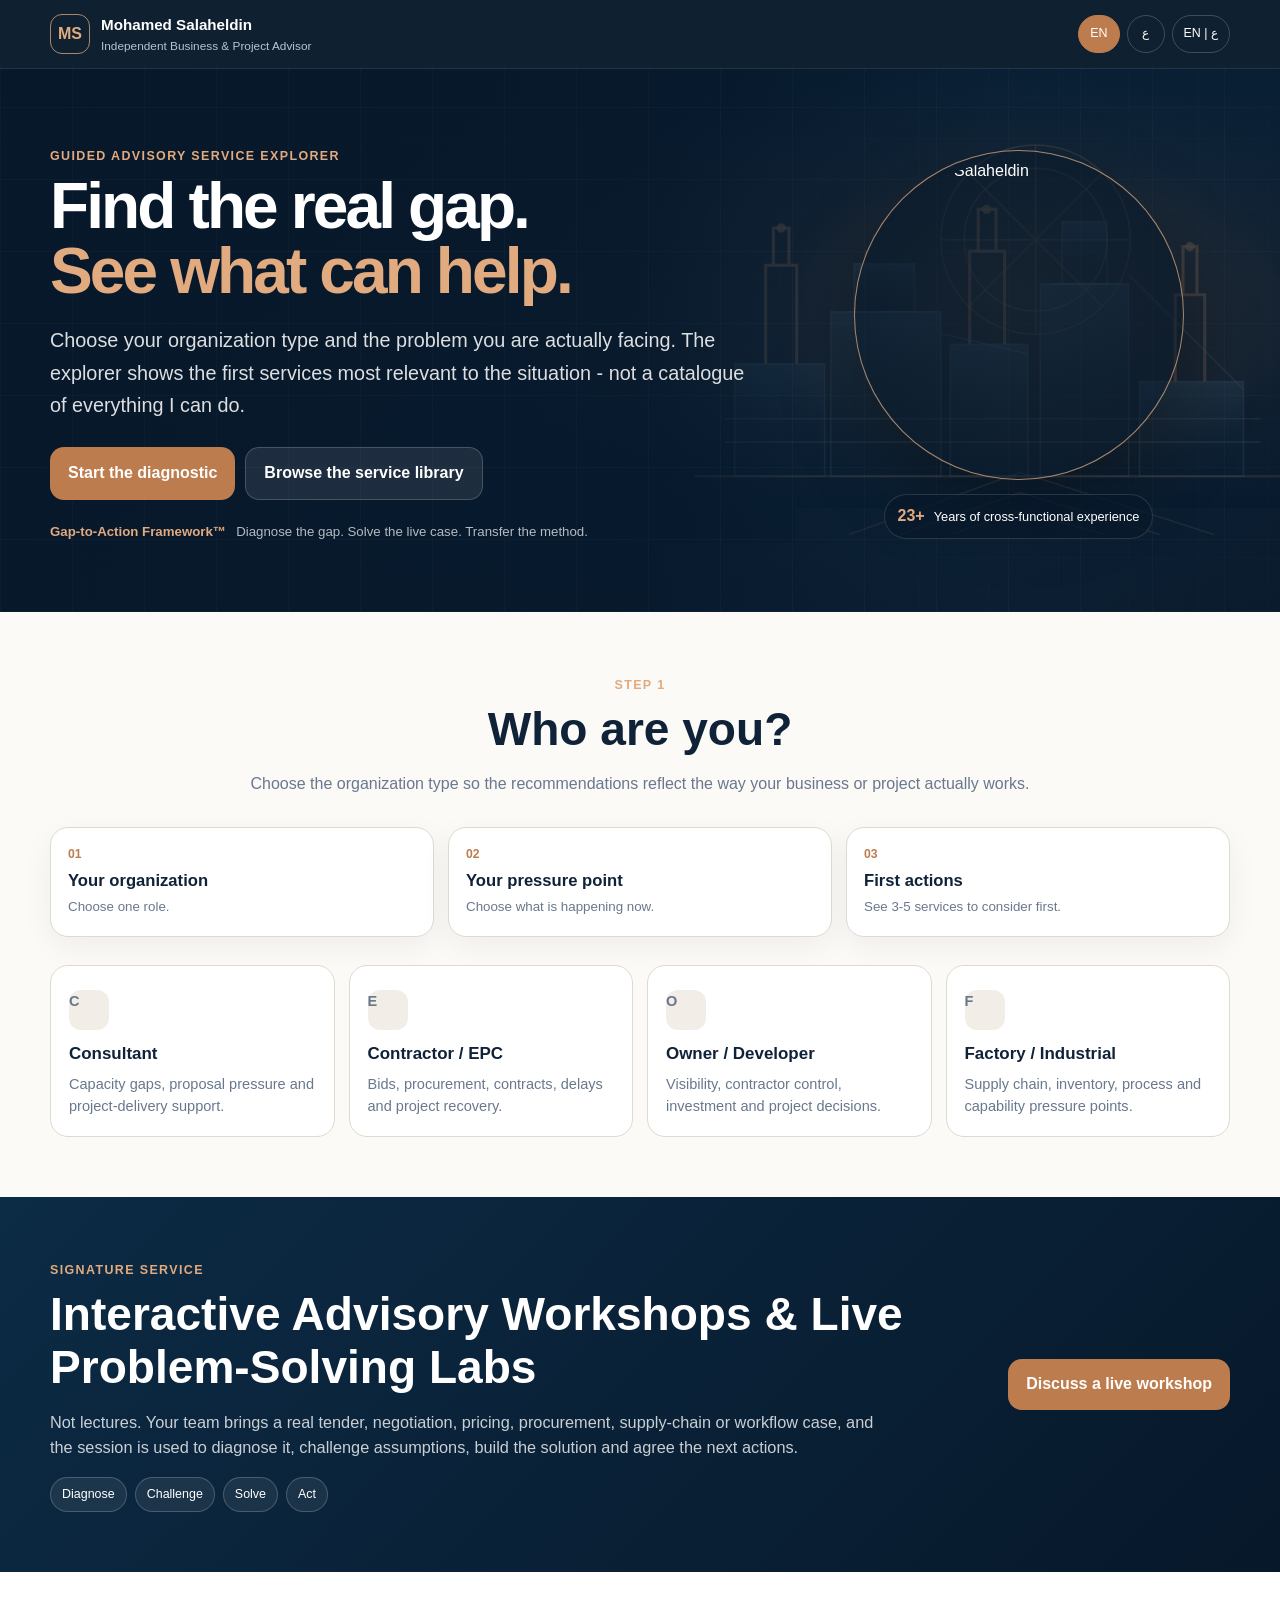
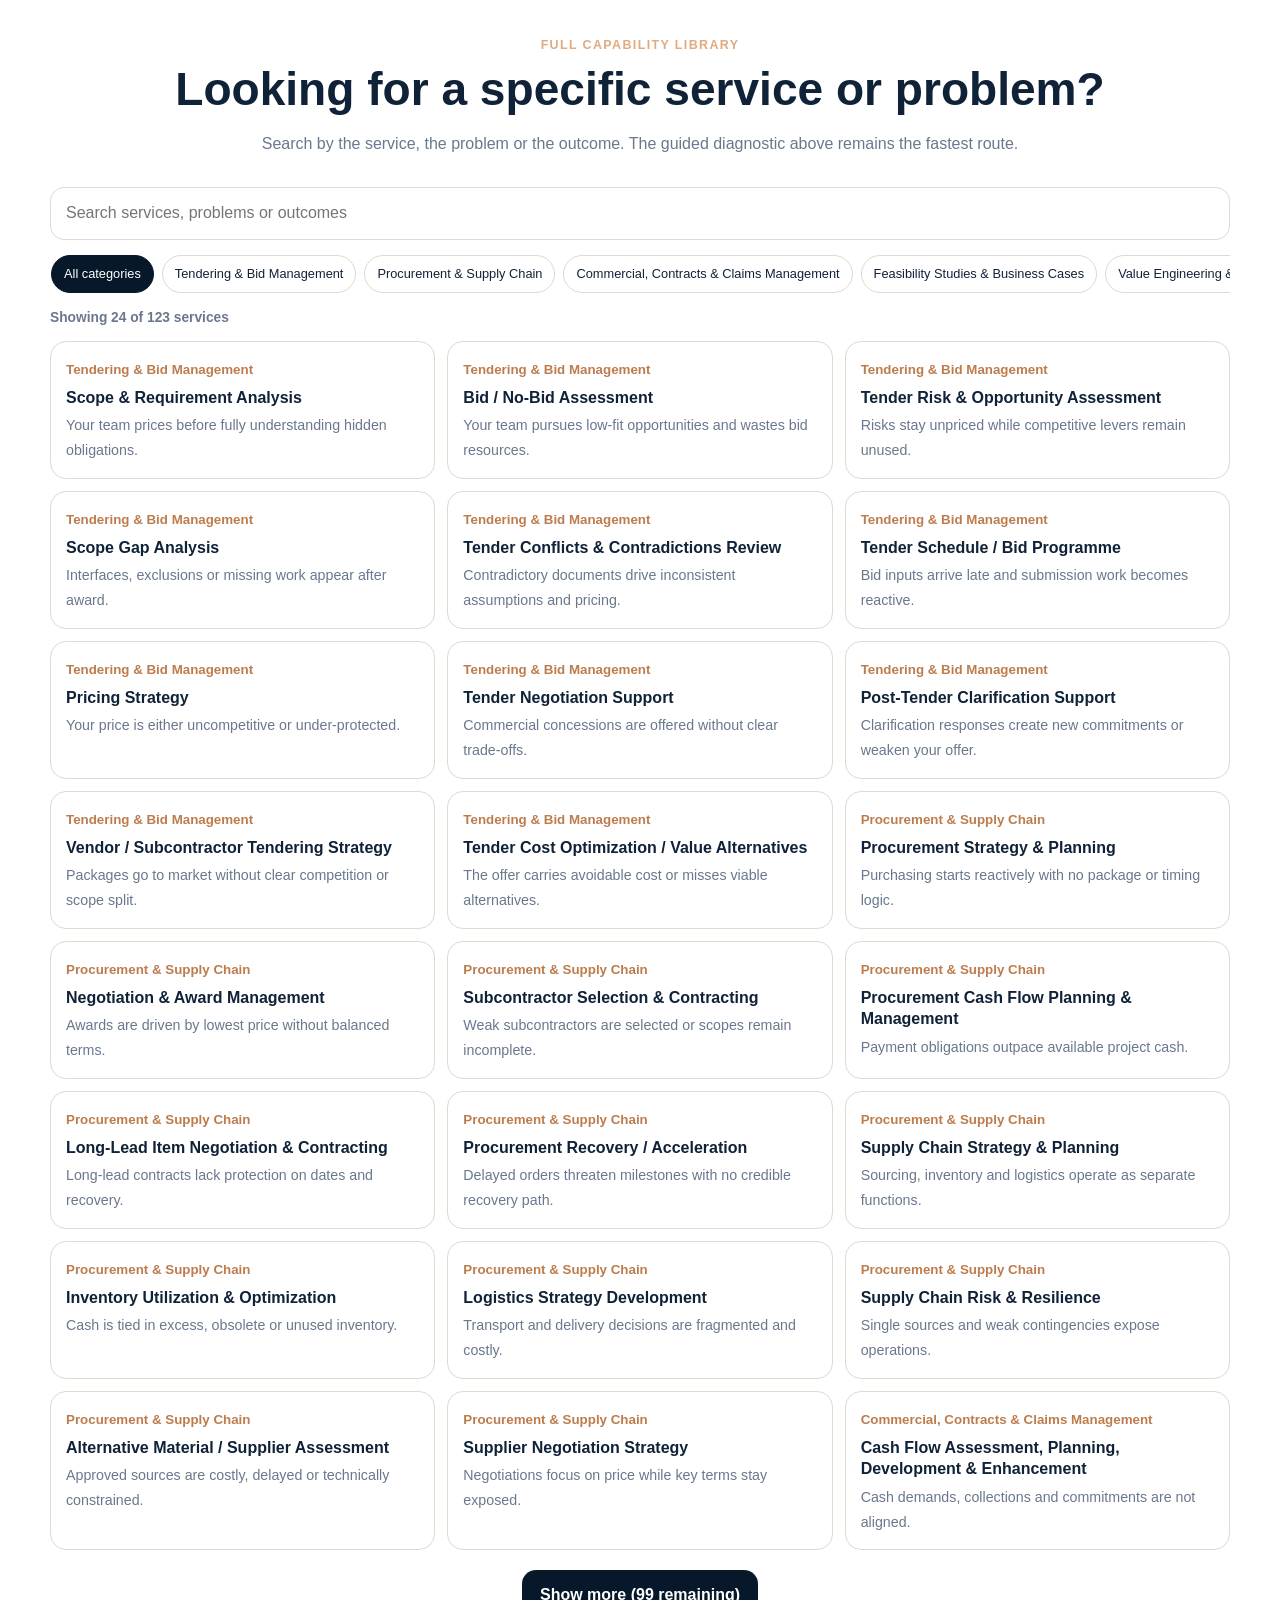
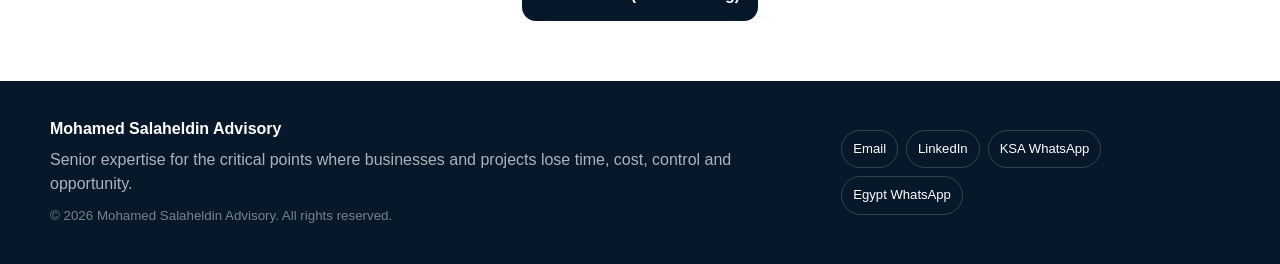
==== commit 137a721a: "Fix full service data loading for v12" ====
--- a/index.html
+++ b/index.html
@@ -10,7 +10,7 @@
 <meta name="robots" content="noindex,nofollow,noarchive,nosnippet,noimageindex">
 <meta name="referrer" content="no-referrer">
 <title>Mohamed Salaheldin | Advisory Service Explorer</title>
-<link rel="stylesheet" href="v12/styles.css?v=12">
+<link rel="stylesheet" href="v12/styles.css?v=12.1">
 <style>.hero{background-image:url('v12/hero.svg')!important}</style></head>
 <body>
 <header class="topbar">
@@ -89,5 +89,5 @@
 </footer>
 
 <div id="serviceModal" class="modal hidden" role="dialog" aria-modal="true" aria-labelledby="modalTitle"><div class="modal-panel"><button id="modalClose" class="modal-close" aria-label="Close">×</button><div id="modalContent"></div></div></div>
-<script src="v12/data.js?v=12"></script><script src="v12/app.js?v=12"></script>
+<script src="data1.js?v=12.1"></script><script src="data2.js?v=12.1"></script><script src="data3.js?v=12.1"></script><script src="data4.js?v=12.1"></script><script src="v12/app.js?v=12.1"></script>
 </body></html>
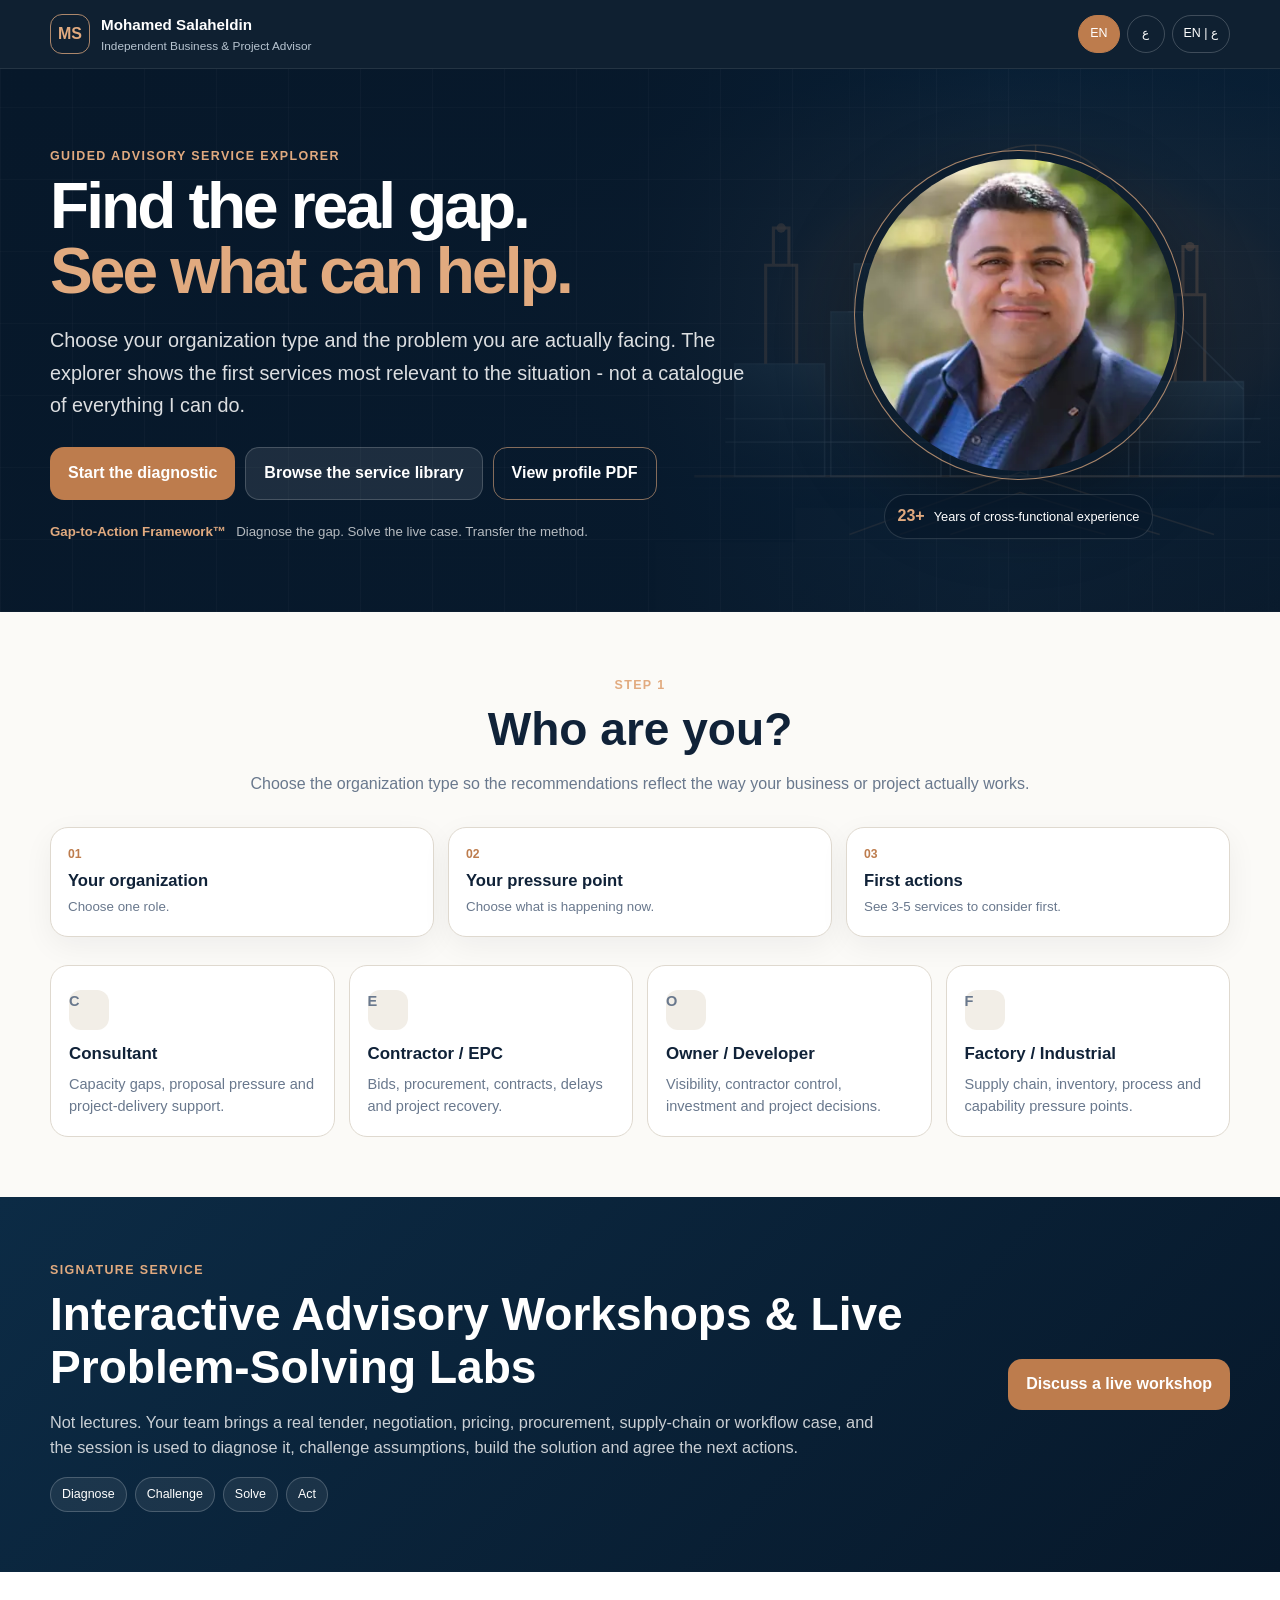
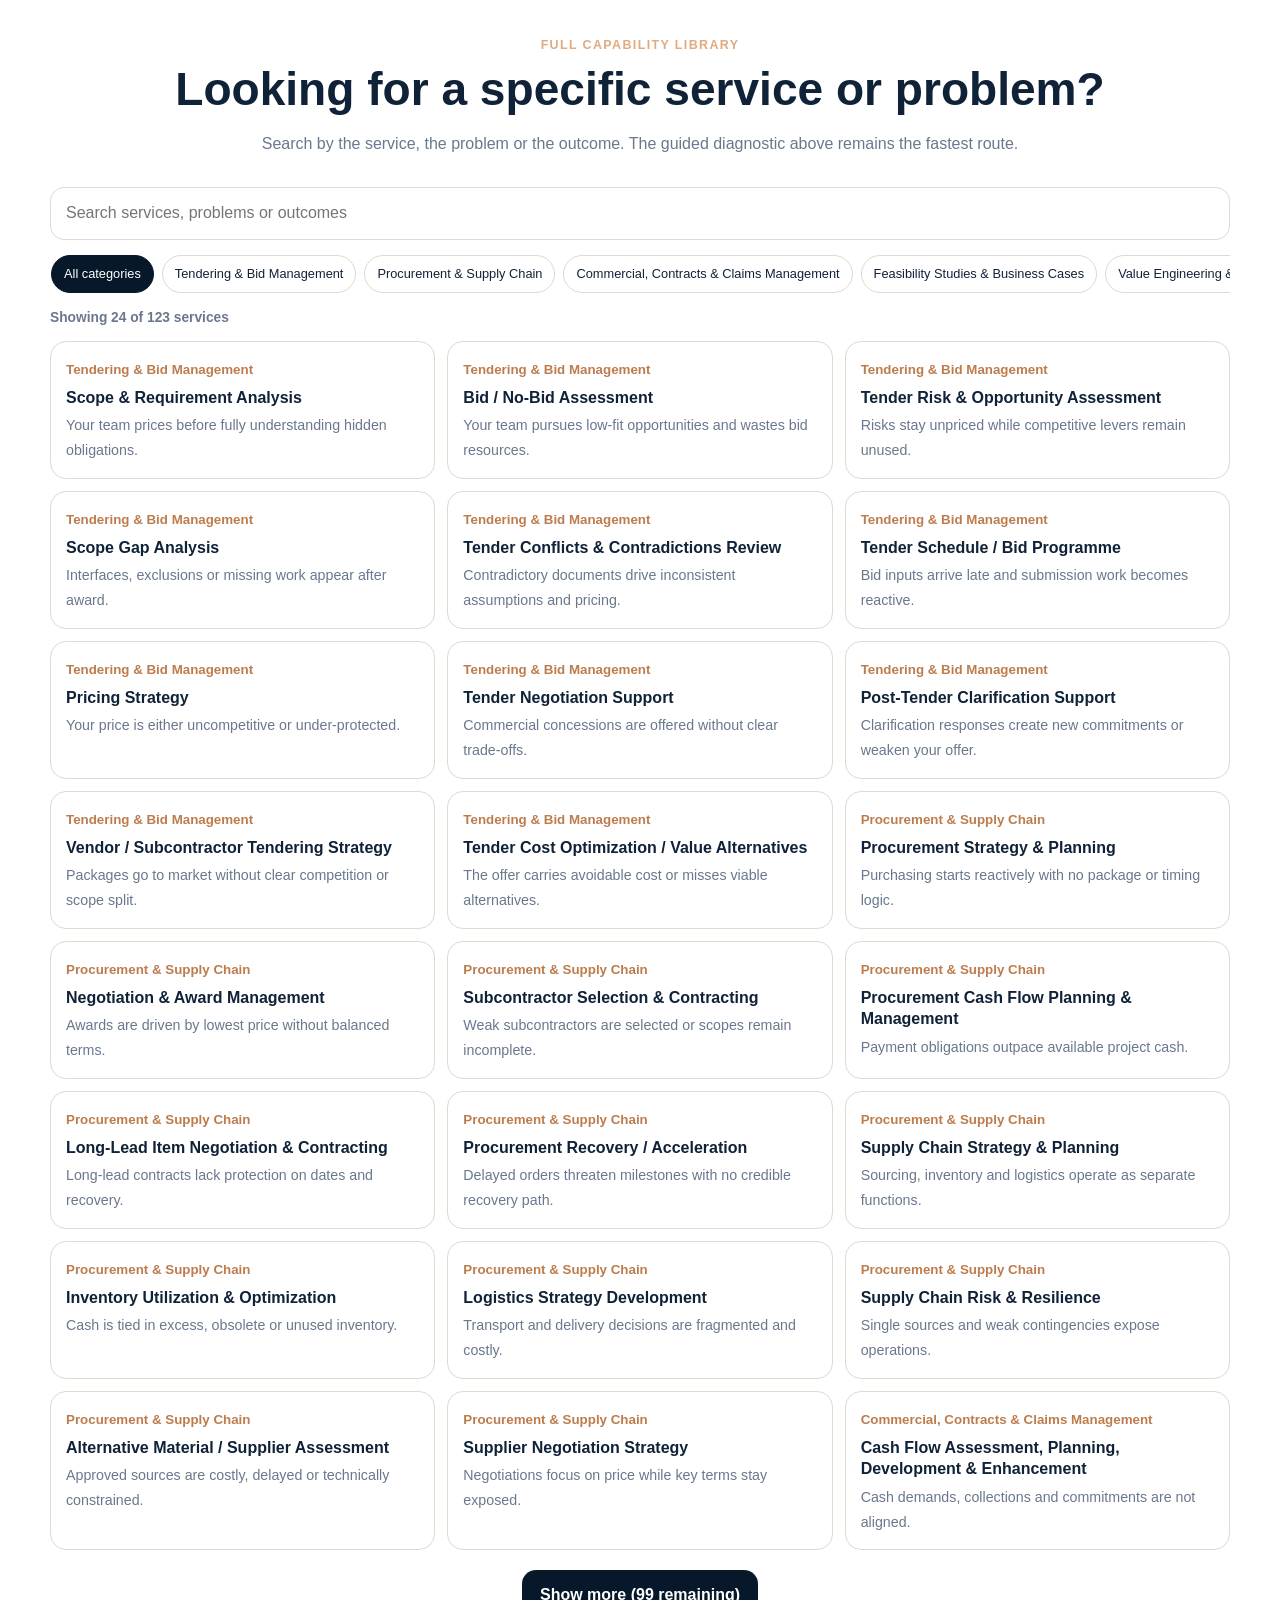
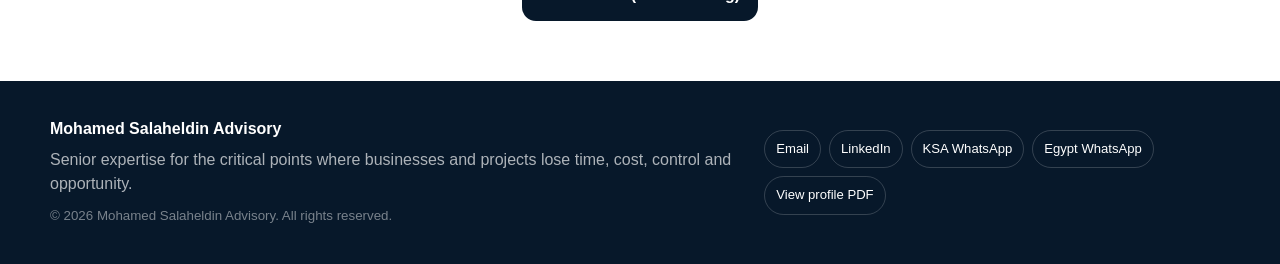
==== commit 2cb6dd1b: "Fix profile image and add protected brochure PDF links" ====
--- a/index.html
+++ b/index.html
@@ -10,7 +10,7 @@
 <meta name="robots" content="noindex,nofollow,noarchive,nosnippet,noimageindex">
 <meta name="referrer" content="no-referrer">
 <title>Mohamed Salaheldin | Advisory Service Explorer</title>
-<link rel="stylesheet" href="v12/styles.css?v=12.1">
+<link rel="stylesheet" href="v12/styles.css?v=12.2">
 <style>.hero{background-image:url('v12/hero.svg')!important}</style></head>
 <body>
 <header class="topbar">
@@ -38,11 +38,12 @@
       <div class="hero-actions">
         <a class="btn primary" href="#diagnostic" data-i18n="start">Start the diagnostic</a>
         <a class="btn glass" href="#library" data-i18n="browse">Browse the service library</a>
+        <a class="btn outline" href="downloads/Mohamed-Salaheldin-Advisory-Profile-Protected.pdf" target="_blank" rel="noopener" data-i18n="profilePdf">View profile PDF</a>
       </div>
       <div class="framework"><b data-i18n="framework">Gap-to-Action Framework™</b><span data-i18n="frameworkPromise">Diagnose the gap. Solve the live case. Transfer the method.</span></div>
     </div>
     <div class="hero-person">
-      <div class="portrait-shell"><img src="assets/profile.jpg" alt="Mohamed Salaheldin" width="720" height="720" decoding="async" fetchpriority="high"></div>
+      <div class="portrait-shell"><img src="assets/profile.webp?v=12.2" alt="Mohamed Salaheldin" width="360" height="360" decoding="async" fetchpriority="high"></div>
       <div class="portrait-caption"><b>23+</b><span data-i18n="years">Years of cross-functional experience</span></div>
     </div>
   </div>
@@ -85,9 +86,9 @@
 </main>
 
 <footer class="footer">
-  <div class="wrap footer-grid"><div><b data-i18n="footerBrand">Mohamed Salaheldin Advisory</b><p data-i18n="footerLine">Senior expertise for the critical points where businesses and projects lose time, cost, control and opportunity.</p><small>© 2026 Mohamed Salaheldin Advisory. All rights reserved.</small></div><div class="footer-links"><a href="mailto:eng.msalaheldin@yahoo.com">Email</a><a id="linkedinLink" target="_blank" rel="noopener">LinkedIn</a><a id="ksaWa" target="_blank" rel="noopener">KSA WhatsApp</a><a id="egyptWa" target="_blank" rel="noopener">Egypt WhatsApp</a></div></div>
+  <div class="wrap footer-grid"><div><b data-i18n="footerBrand">Mohamed Salaheldin Advisory</b><p data-i18n="footerLine">Senior expertise for the critical points where businesses and projects lose time, cost, control and opportunity.</p><small>© 2026 Mohamed Salaheldin Advisory. All rights reserved.</small></div><div class="footer-links"><a href="mailto:eng.msalaheldin@yahoo.com">Email</a><a id="linkedinLink" target="_blank" rel="noopener">LinkedIn</a><a id="ksaWa" target="_blank" rel="noopener">KSA WhatsApp</a><a id="egyptWa" target="_blank" rel="noopener">Egypt WhatsApp</a><a href="downloads/Mohamed-Salaheldin-Advisory-Profile-Protected.pdf" target="_blank" rel="noopener" data-i18n="profilePdf">View profile PDF</a></div></div>
 </footer>
 
 <div id="serviceModal" class="modal hidden" role="dialog" aria-modal="true" aria-labelledby="modalTitle"><div class="modal-panel"><button id="modalClose" class="modal-close" aria-label="Close">×</button><div id="modalContent"></div></div></div>
-<script src="data1.js?v=12.1"></script><script src="data2.js?v=12.1"></script><script src="data3.js?v=12.1"></script><script src="data4.js?v=12.1"></script><script src="v12/app.js?v=12.1"></script>
+<script src="data1.js?v=12.2"></script><script src="data2.js?v=12.2"></script><script src="data3.js?v=12.2"></script><script src="data4.js?v=12.2"></script><script src="v12/app.js?v=12.2"></script>
 </body></html>
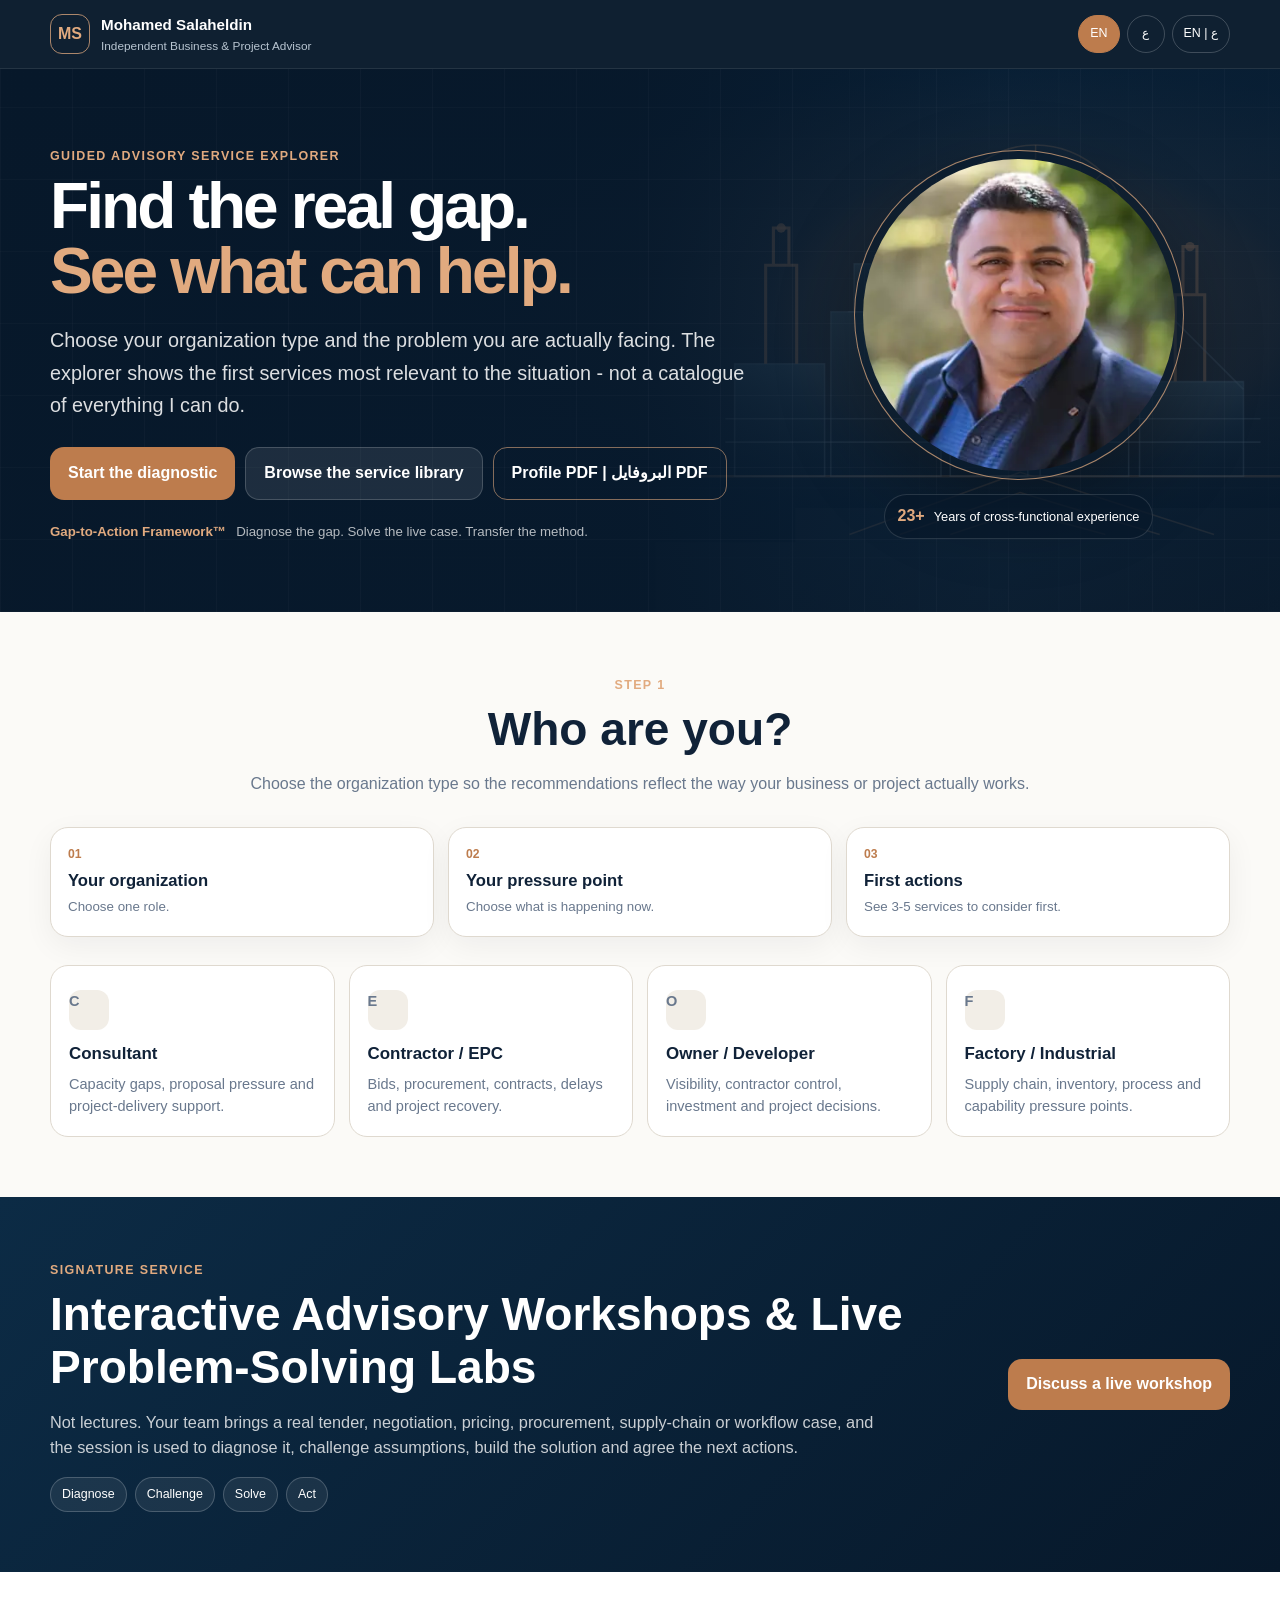
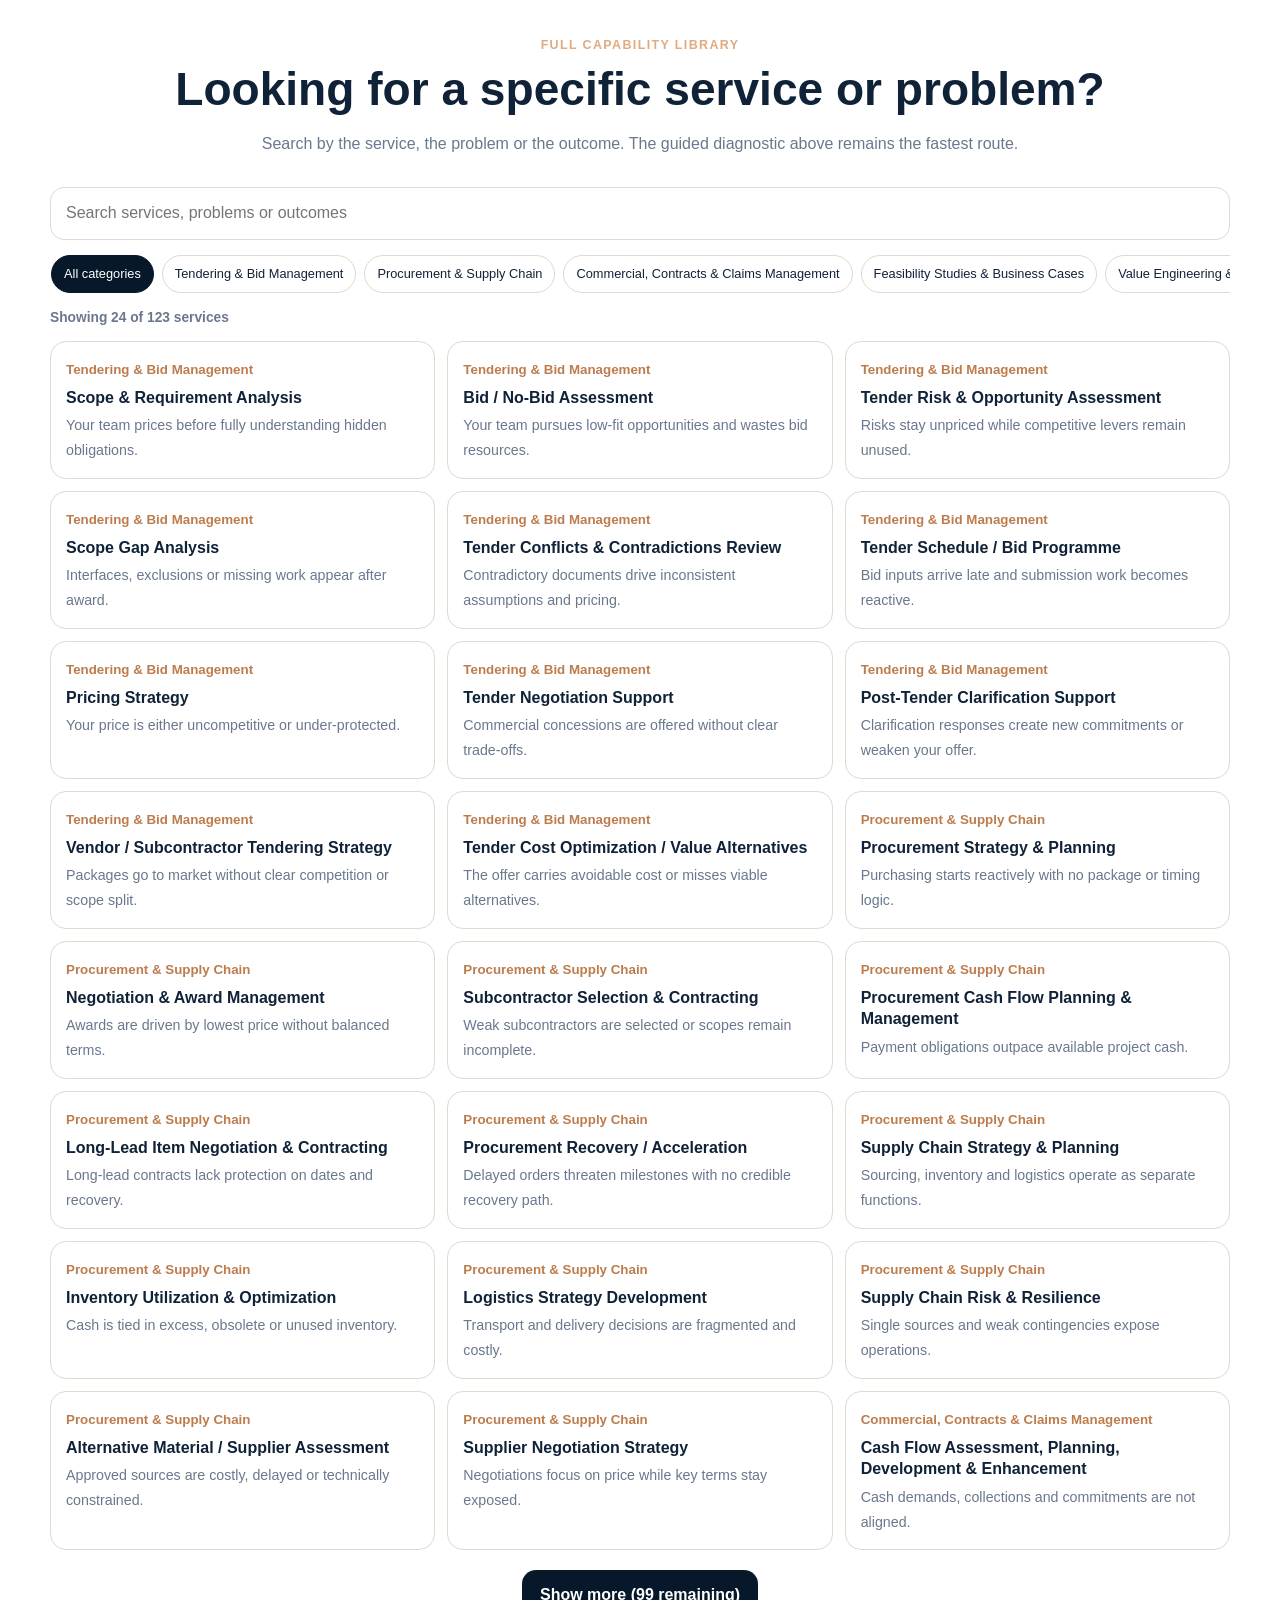
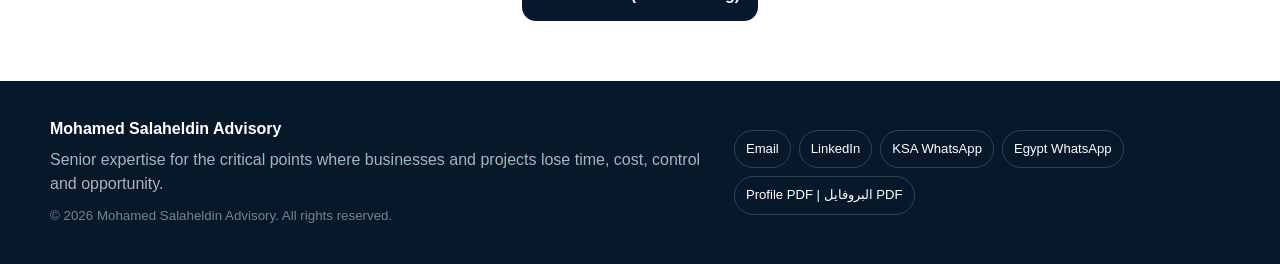
==== commit 936daf48: "Keep profile PDF labels bilingual across language changes" ====
--- a/index.html
+++ b/index.html
@@ -38,7 +38,7 @@
       <div class="hero-actions">
         <a class="btn primary" href="#diagnostic" data-i18n="start">Start the diagnostic</a>
         <a class="btn glass" href="#library" data-i18n="browse">Browse the service library</a>
-        <a class="btn outline" href="downloads/Mohamed-Salaheldin-Advisory-Profile-Protected.pdf" target="_blank" rel="noopener" data-i18n="profilePdf">View profile PDF</a>
+        <a class="btn outline" href="downloads/Mohamed-Salaheldin-Advisory-Profile-Protected.pdf" target="_blank" rel="noopener">Profile PDF | البروفايل PDF</a>
       </div>
       <div class="framework"><b data-i18n="framework">Gap-to-Action Framework™</b><span data-i18n="frameworkPromise">Diagnose the gap. Solve the live case. Transfer the method.</span></div>
     </div>
@@ -86,7 +86,7 @@
 </main>
 
 <footer class="footer">
-  <div class="wrap footer-grid"><div><b data-i18n="footerBrand">Mohamed Salaheldin Advisory</b><p data-i18n="footerLine">Senior expertise for the critical points where businesses and projects lose time, cost, control and opportunity.</p><small>© 2026 Mohamed Salaheldin Advisory. All rights reserved.</small></div><div class="footer-links"><a href="mailto:eng.msalaheldin@yahoo.com">Email</a><a id="linkedinLink" target="_blank" rel="noopener">LinkedIn</a><a id="ksaWa" target="_blank" rel="noopener">KSA WhatsApp</a><a id="egyptWa" target="_blank" rel="noopener">Egypt WhatsApp</a><a href="downloads/Mohamed-Salaheldin-Advisory-Profile-Protected.pdf" target="_blank" rel="noopener" data-i18n="profilePdf">View profile PDF</a></div></div>
+  <div class="wrap footer-grid"><div><b data-i18n="footerBrand">Mohamed Salaheldin Advisory</b><p data-i18n="footerLine">Senior expertise for the critical points where businesses and projects lose time, cost, control and opportunity.</p><small>© 2026 Mohamed Salaheldin Advisory. All rights reserved.</small></div><div class="footer-links"><a href="mailto:eng.msalaheldin@yahoo.com">Email</a><a id="linkedinLink" target="_blank" rel="noopener">LinkedIn</a><a id="ksaWa" target="_blank" rel="noopener">KSA WhatsApp</a><a id="egyptWa" target="_blank" rel="noopener">Egypt WhatsApp</a><a href="downloads/Mohamed-Salaheldin-Advisory-Profile-Protected.pdf" target="_blank" rel="noopener">Profile PDF | البروفايل PDF</a></div></div>
 </footer>
 
 <div id="serviceModal" class="modal hidden" role="dialog" aria-modal="true" aria-labelledby="modalTitle"><div class="modal-panel"><button id="modalClose" class="modal-close" aria-label="Close">×</button><div id="modalContent"></div></div></div>
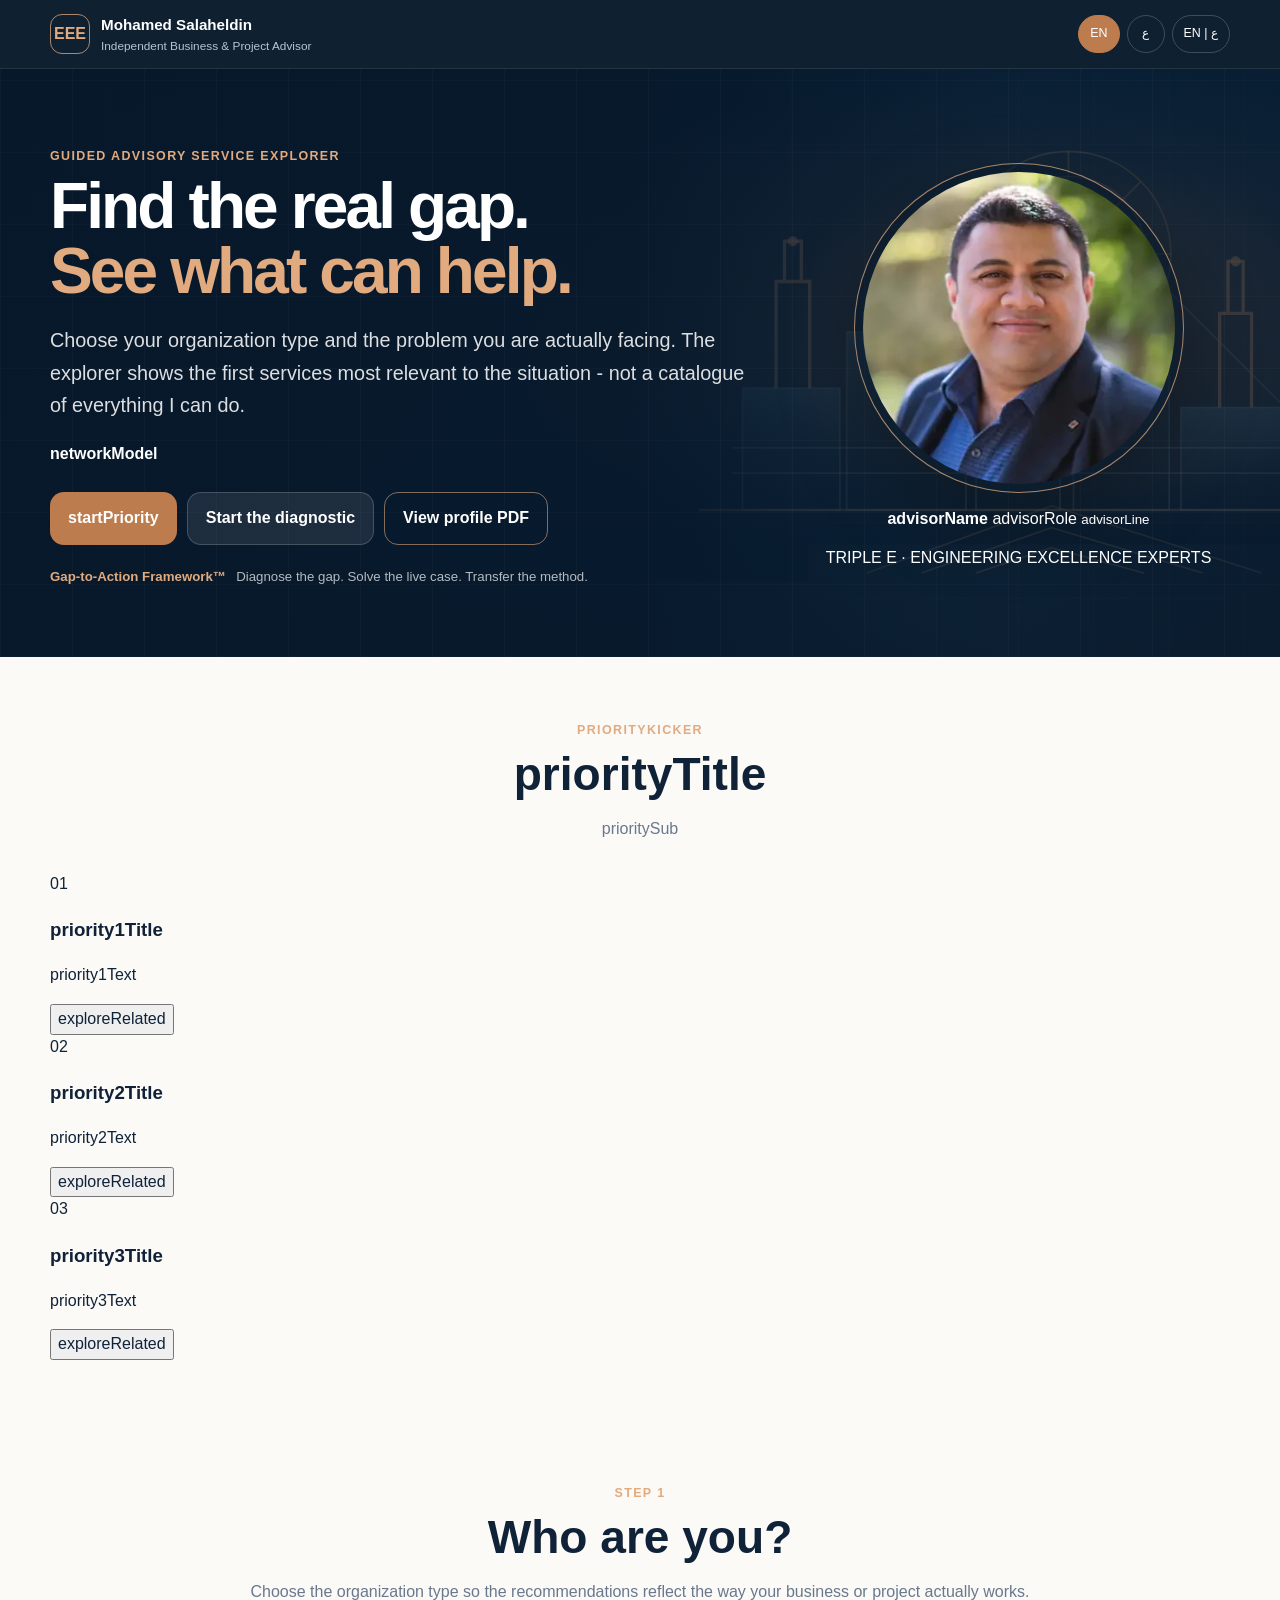
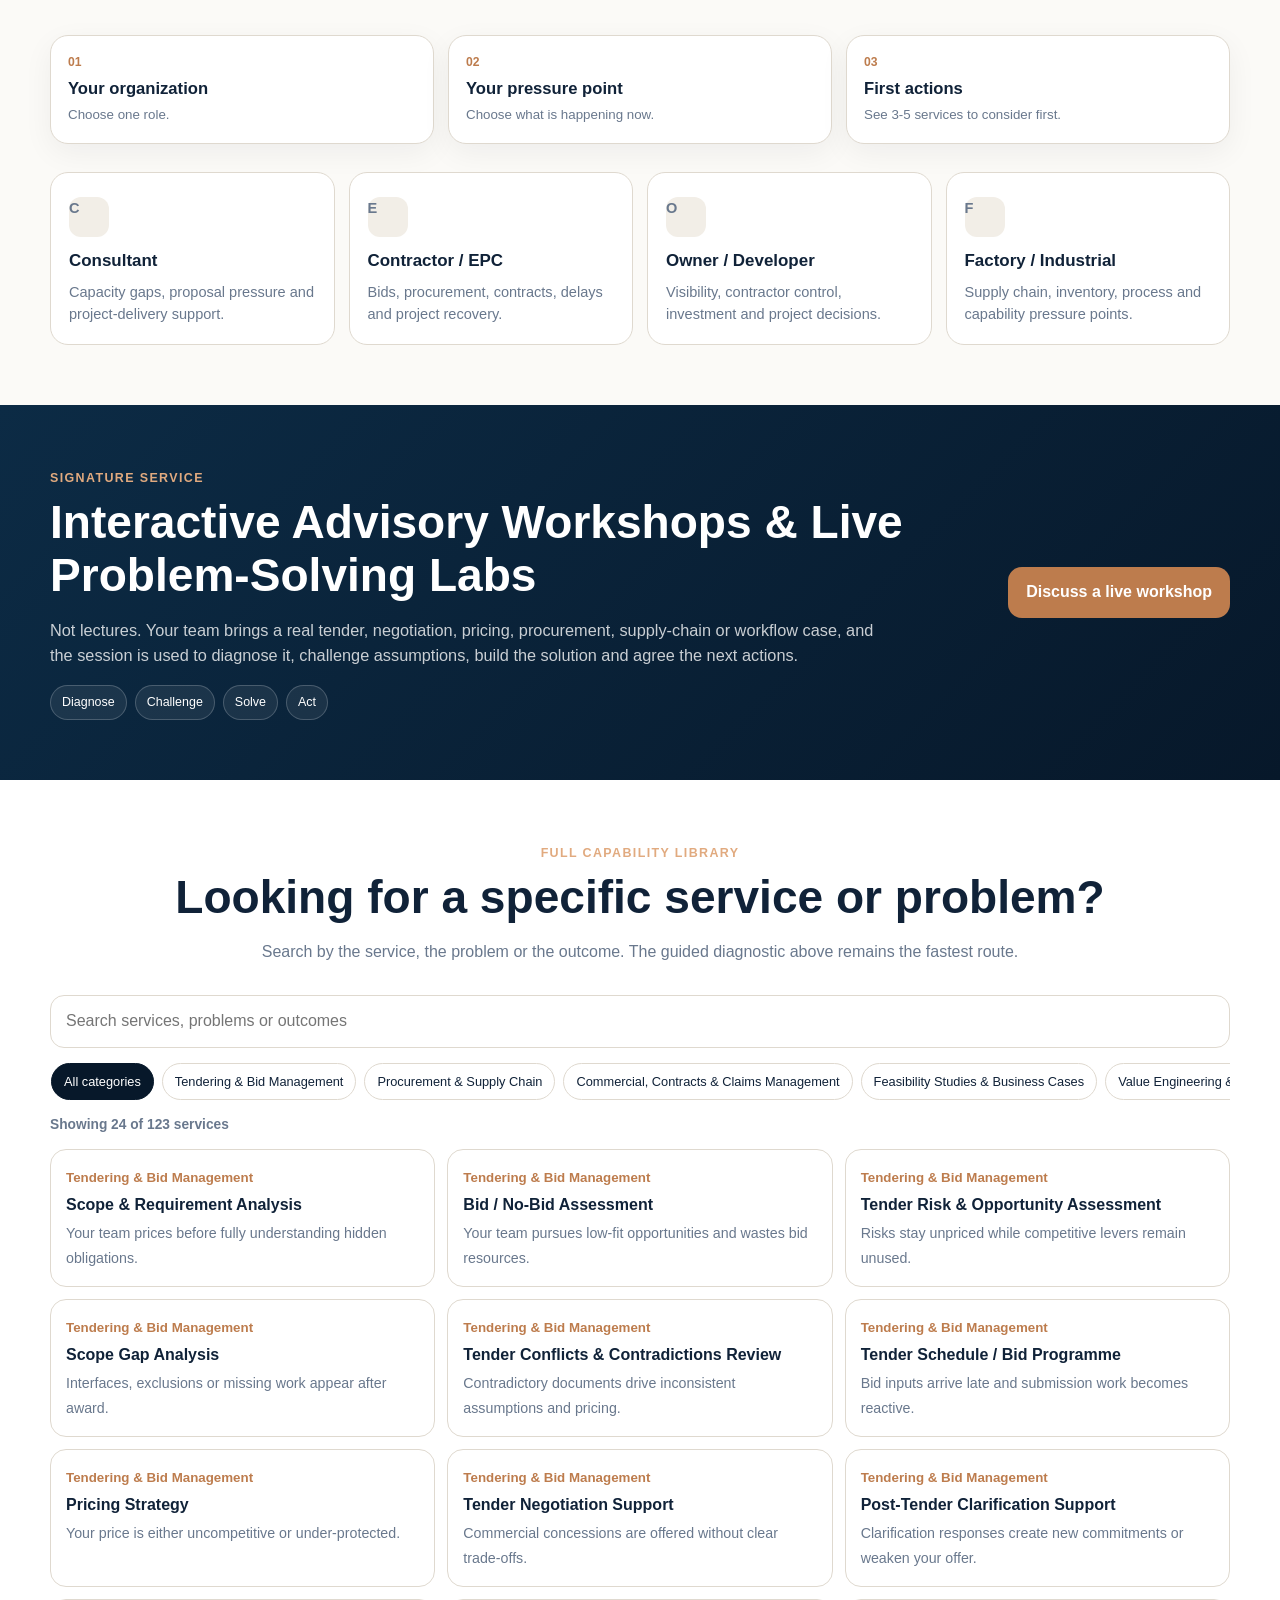
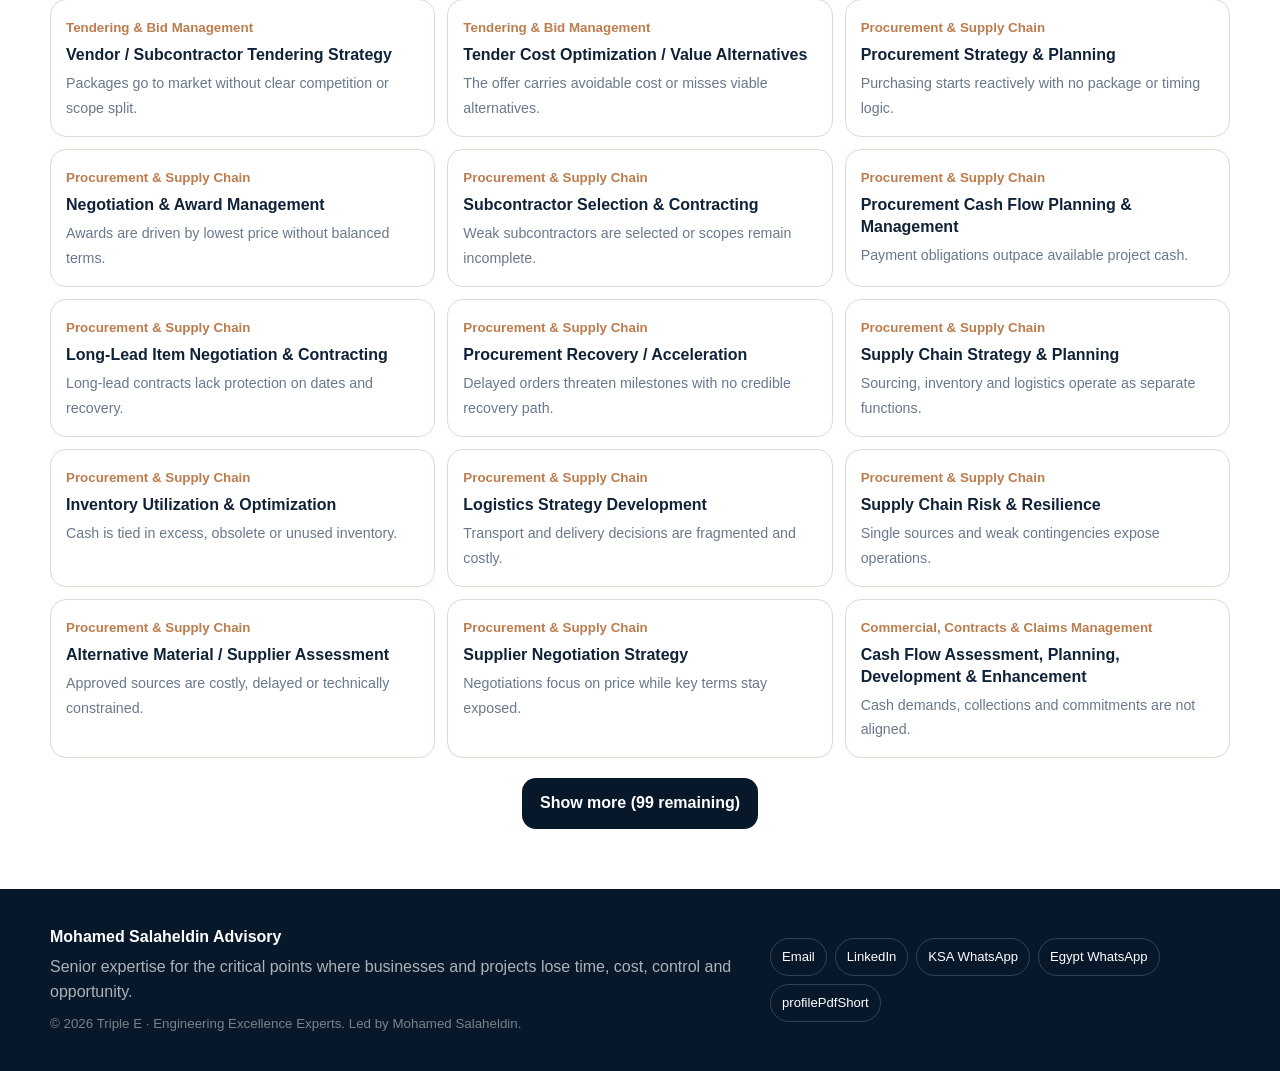
==== commit 4e44e75d: "Rebrand interactive explorer to Triple E and add flagship priorities" ====
--- a/index.html
+++ b/index.html
@@ -4,20 +4,22 @@
 <meta charset="utf-8">
 <meta name="viewport" content="width=device-width,initial-scale=1,viewport-fit=cover">
 <meta name="theme-color" content="#07182a">
-<meta name="description" content="Mohamed Salaheldin - Independent Business & Project Advisor. Guided advisory service explorer.">
+<meta name="description" content="Triple E - Engineering Excellence Experts. Principal-led business, project, commercial and supply chain advisory led by Mohamed Salaheldin.">
 <meta name="author" content="Mohamed Salaheldin">
-<meta name="copyright" content="© 2026 Mohamed Salaheldin Advisory. All rights reserved.">
+<meta name="copyright" content="© 2026 Triple E - Engineering Excellence Experts. All rights reserved.">
 <meta name="robots" content="noindex,nofollow,noarchive,nosnippet,noimageindex">
 <meta name="referrer" content="no-referrer">
-<title>Mohamed Salaheldin | Advisory Service Explorer</title>
-<link rel="stylesheet" href="v12/styles.css?v=12.2">
-<style>.hero{background-image:url('v12/hero.svg')!important}</style></head>
+<title>Triple E | Engineering Excellence Experts</title>
+<link rel="stylesheet" href="v12/styles.css?v=13.0">
+<link rel="stylesheet" href="v13/brand.css?v=13.0">
+<style>.hero{background-image:url('v12/hero.svg')!important}</style>
+</head>
 <body>
 <header class="topbar">
   <div class="wrap topbar-inner">
-    <a class="brand" href="#top" aria-label="Mohamed Salaheldin Advisory home">
-      <span class="brand-mark">MS</span>
-      <span><b data-i18n="brandName">Mohamed Salaheldin</b><small data-i18n="brandRole">Independent Business & Project Advisor</small></span>
+    <a class="brand" href="#top" aria-label="Triple E home">
+      <span class="brand-mark brand-mark-eee">EEE</span>
+      <span><b data-i18n="brandName">Triple E</b><small data-i18n="brandRole">Engineering Excellence Experts</small></span>
     </a>
     <div class="top-actions" aria-label="Language selector">
       <button class="lang-btn" data-lang="en" aria-label="English">EN</button>
@@ -30,21 +32,38 @@
 <main id="top">
 <section class="hero">
   <div class="hero-overlay"></div>
-  <div class="wrap hero-grid">
+  <div class="wrap hero-grid hero-grid-v13">
     <div class="hero-copy">
-      <div class="eyebrow" data-i18n="eyebrow">Guided Advisory Service Explorer</div>
-      <h1 data-i18n-html="heroTitle">Find the real gap.<br><span>See what can help.</span></h1>
-      <p data-i18n="heroText">Choose your organization type and the problem you are actually facing. The explorer shows the first services most relevant to the situation - not a catalogue of everything I can do.</p>
+      <div class="eyebrow" data-i18n="eyebrow">Principal-led specialist advisory</div>
+      <h1 data-i18n-html="heroTitle">Expert support where <span>business performance</span><br>and <span>project success</span> matter most.</h1>
+      <p data-i18n="heroText">Triple E combines direct senior leadership with a specialist expertise network across tendering, procurement, commercial management, project delivery and business improvement.</p>
+      <div class="network-line"><span class="network-dot"></span><b data-i18n="networkModel">Principal-Led · Specialist-Enabled</b></div>
       <div class="hero-actions">
-        <a class="btn primary" href="#diagnostic" data-i18n="start">Start the diagnostic</a>
-        <a class="btn glass" href="#library" data-i18n="browse">Browse the service library</a>
-        <a class="btn outline" href="downloads/Mohamed-Salaheldin-Advisory-Profile-Protected.pdf" target="_blank" rel="noopener">Profile PDF | البروفايل PDF</a>
+        <a class="btn primary" href="#priorities" data-i18n="startPriority">Start with your priority</a>
+        <a class="btn glass" href="#diagnostic" data-i18n="start">Start the guided diagnostic</a>
+        <a class="btn outline" href="downloads/Mohamed-Salaheldin-Advisory-Profile-Protected.pdf?v=13" target="_blank" rel="noopener" data-i18n="profilePdf">View 2-page profile PDF</a>
       </div>
-      <div class="framework"><b data-i18n="framework">Gap-to-Action Framework™</b><span data-i18n="frameworkPromise">Diagnose the gap. Solve the live case. Transfer the method.</span></div>
+      <div class="framework"><b data-i18n="framework">Gap-to-Action Framework™</b><span data-i18n="frameworkPromise">Diagnose the gap. Structure the response. Deliver the action.</span></div>
     </div>
-    <div class="hero-person">
-      <div class="portrait-shell"><img src="assets/profile.webp?v=12.2" alt="Mohamed Salaheldin" width="360" height="360" decoding="async" fetchpriority="high"></div>
-      <div class="portrait-caption"><b>23+</b><span data-i18n="years">Years of cross-functional experience</span></div>
+    <div class="hero-person hero-person-v13">
+      <div class="portrait-shell portrait-shell-v13"><img src="assets/profile.webp?v=13.0" alt="Mohamed Salaheldin" width="360" height="360" decoding="async" fetchpriority="high"></div>
+      <div class="advisor-block">
+        <b data-i18n="advisorName">Mohamed Salaheldin</b>
+        <span data-i18n="advisorRole">Founder & Principal Advisor · Assignment Lead</span>
+        <small data-i18n="advisorLine">Every assignment is led directly by Mohamed and delivered through the Triple E specialist expertise network.</small>
+      </div>
+      <div class="engraved-lockup">TRIPLE E · ENGINEERING EXCELLENCE EXPERTS</div>
+    </div>
+  </div>
+</section>
+
+<section id="priorities" class="section priority-section">
+  <div class="wrap">
+    <div class="section-head"><span class="kicker" data-i18n="priorityKicker">Three High-Impact Engagements</span><h2 data-i18n="priorityTitle">Start with the business problem - not a long service list.</h2><p data-i18n="prioritySub">These three areas cover a large share of the recurring problems and substantial advisory work across contractors, consultants, owners and industrial companies.</p></div>
+    <div class="priority-grid">
+      <article class="priority-card" data-query="tender"><span class="priority-no">01</span><h3 data-i18n="priority1Title">Win Profitable Work</h3><p data-i18n="priority1Text">Tender, pricing, scope, procurement inputs and contract readiness before commitments are locked in.</p><button class="priority-action" type="button" data-i18n="exploreRelated">Explore related interventions</button></article>
+      <article class="priority-card priority-featured" data-query="recovery"><span class="priority-no">02</span><h3 data-i18n="priority2Title">Recover Troubled Projects</h3><p data-i18n="priority2Text">Integrated recovery across delay, engineering, procurement, commercial, claims, resources and management control.</p><button class="priority-action" type="button" data-i18n="exploreRelated">Explore related interventions</button></article>
+      <article class="priority-card" data-query="procurement"><span class="priority-no">03</span><h3 data-i18n="priority3Title">Improve Business & Supply Chain Performance</h3><p data-i18n="priority3Text">Procurement, supply chain, inventory, cash-flow, workflows, digital gaps and capability improvement.</p><button class="priority-action" type="button" data-i18n="exploreRelated">Explore related interventions</button></article>
     </div>
   </div>
 </section>
@@ -86,9 +105,9 @@
 </main>
 
 <footer class="footer">
-  <div class="wrap footer-grid"><div><b data-i18n="footerBrand">Mohamed Salaheldin Advisory</b><p data-i18n="footerLine">Senior expertise for the critical points where businesses and projects lose time, cost, control and opportunity.</p><small>© 2026 Mohamed Salaheldin Advisory. All rights reserved.</small></div><div class="footer-links"><a href="mailto:eng.msalaheldin@yahoo.com">Email</a><a id="linkedinLink" target="_blank" rel="noopener">LinkedIn</a><a id="ksaWa" target="_blank" rel="noopener">KSA WhatsApp</a><a id="egyptWa" target="_blank" rel="noopener">Egypt WhatsApp</a><a href="downloads/Mohamed-Salaheldin-Advisory-Profile-Protected.pdf" target="_blank" rel="noopener">Profile PDF | البروفايل PDF</a></div></div>
+  <div class="wrap footer-grid"><div><b data-i18n="footerBrand">Triple E · Engineering Excellence Experts</b><p data-i18n="footerLine">Principal-led specialist advisory for the critical points where businesses and projects lose time, cost, control and opportunity.</p><small>© 2026 Triple E · Engineering Excellence Experts. Led by Mohamed Salaheldin.</small></div><div class="footer-links"><a href="mailto:eng.msalaheldin@yahoo.com">Email</a><a id="linkedinLink" target="_blank" rel="noopener">LinkedIn</a><a id="ksaWa" target="_blank" rel="noopener">KSA WhatsApp</a><a id="egyptWa" target="_blank" rel="noopener">Egypt WhatsApp</a><a href="downloads/Mohamed-Salaheldin-Advisory-Profile-Protected.pdf?v=13" target="_blank" rel="noopener" data-i18n="profilePdfShort">2-Page Profile PDF</a></div></div>
 </footer>
 
 <div id="serviceModal" class="modal hidden" role="dialog" aria-modal="true" aria-labelledby="modalTitle"><div class="modal-panel"><button id="modalClose" class="modal-close" aria-label="Close">×</button><div id="modalContent"></div></div></div>
-<script src="data1.js?v=12.2"></script><script src="data2.js?v=12.2"></script><script src="data3.js?v=12.2"></script><script src="data4.js?v=12.2"></script><script src="v12/app.js?v=12.2"></script>
-</body></html>+<script src="data1.js?v=13.0"></script><script src="data2.js?v=13.0"></script><script src="data3.js?v=13.0"></script><script src="data4.js?v=13.0"></script><script src="v12/app.js?v=13.0"></script><script src="v13/brand.js?v=13.0"></script>
+</body></html>
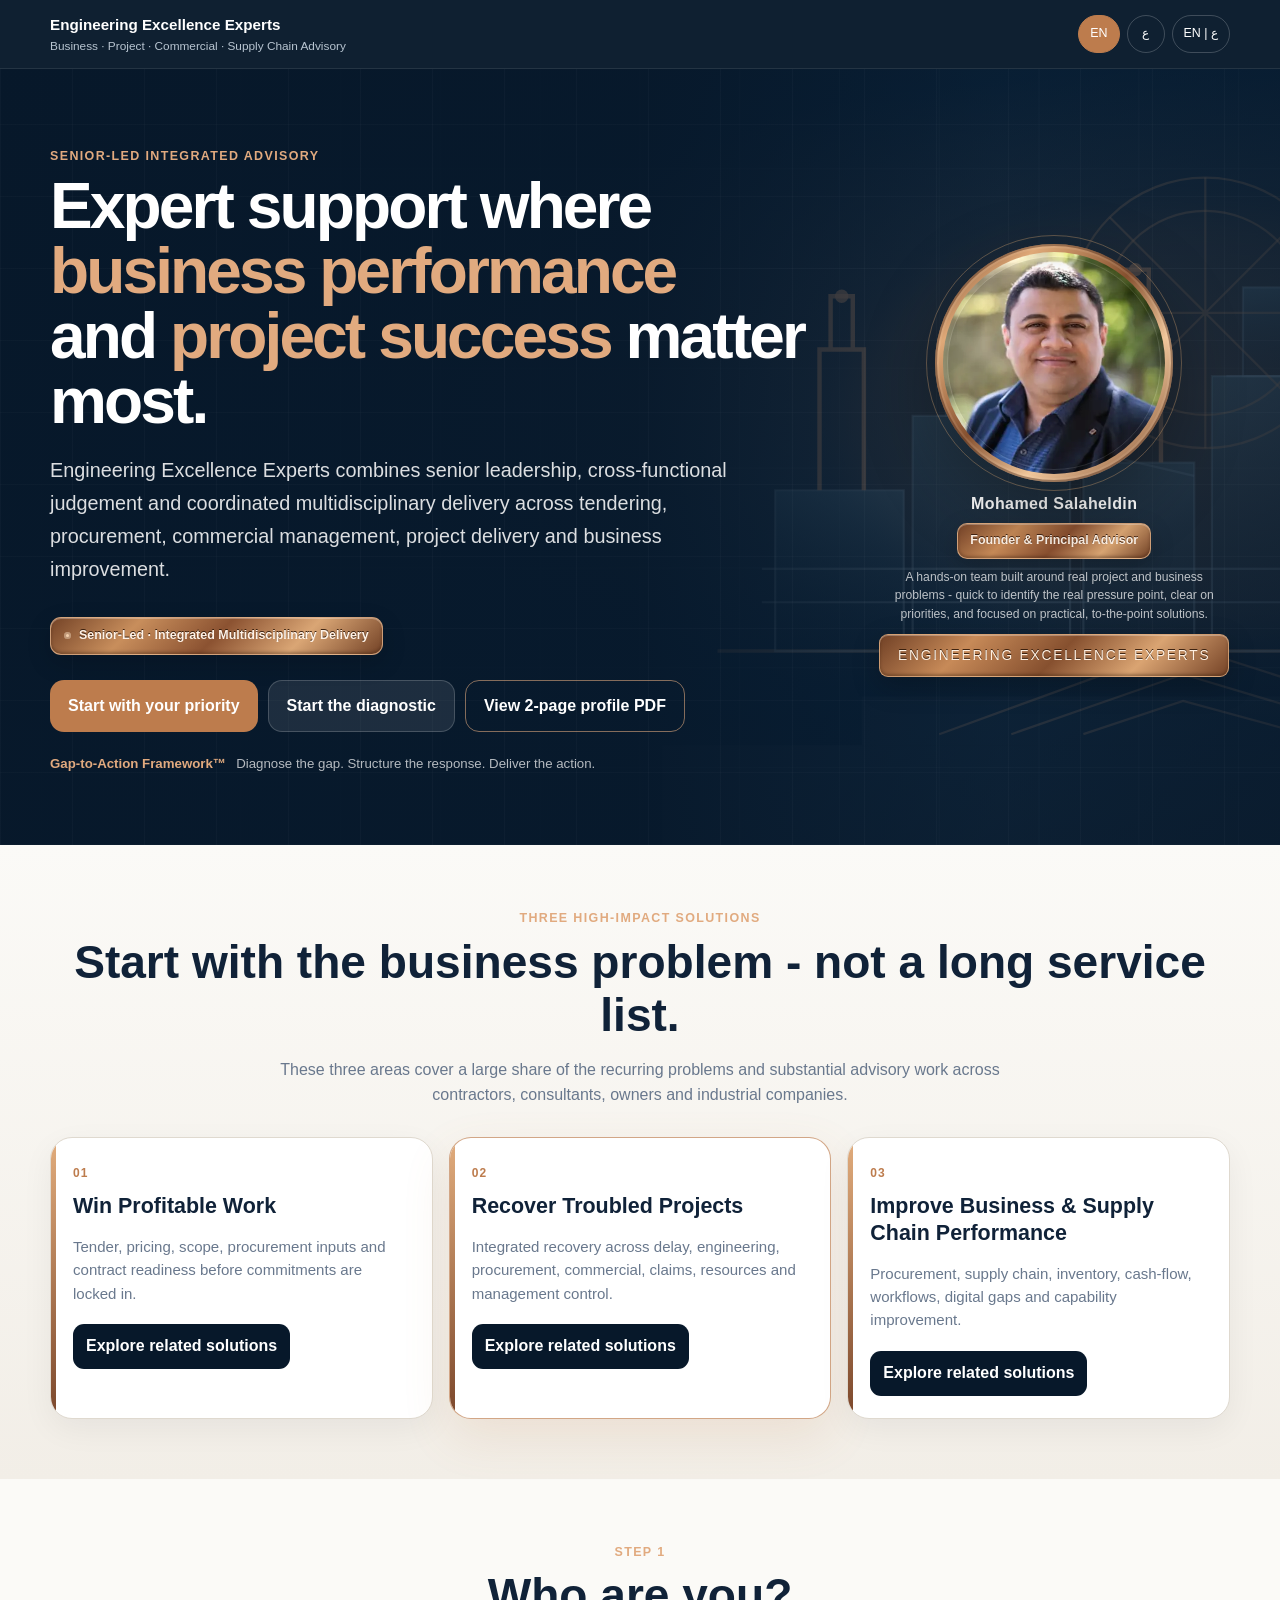
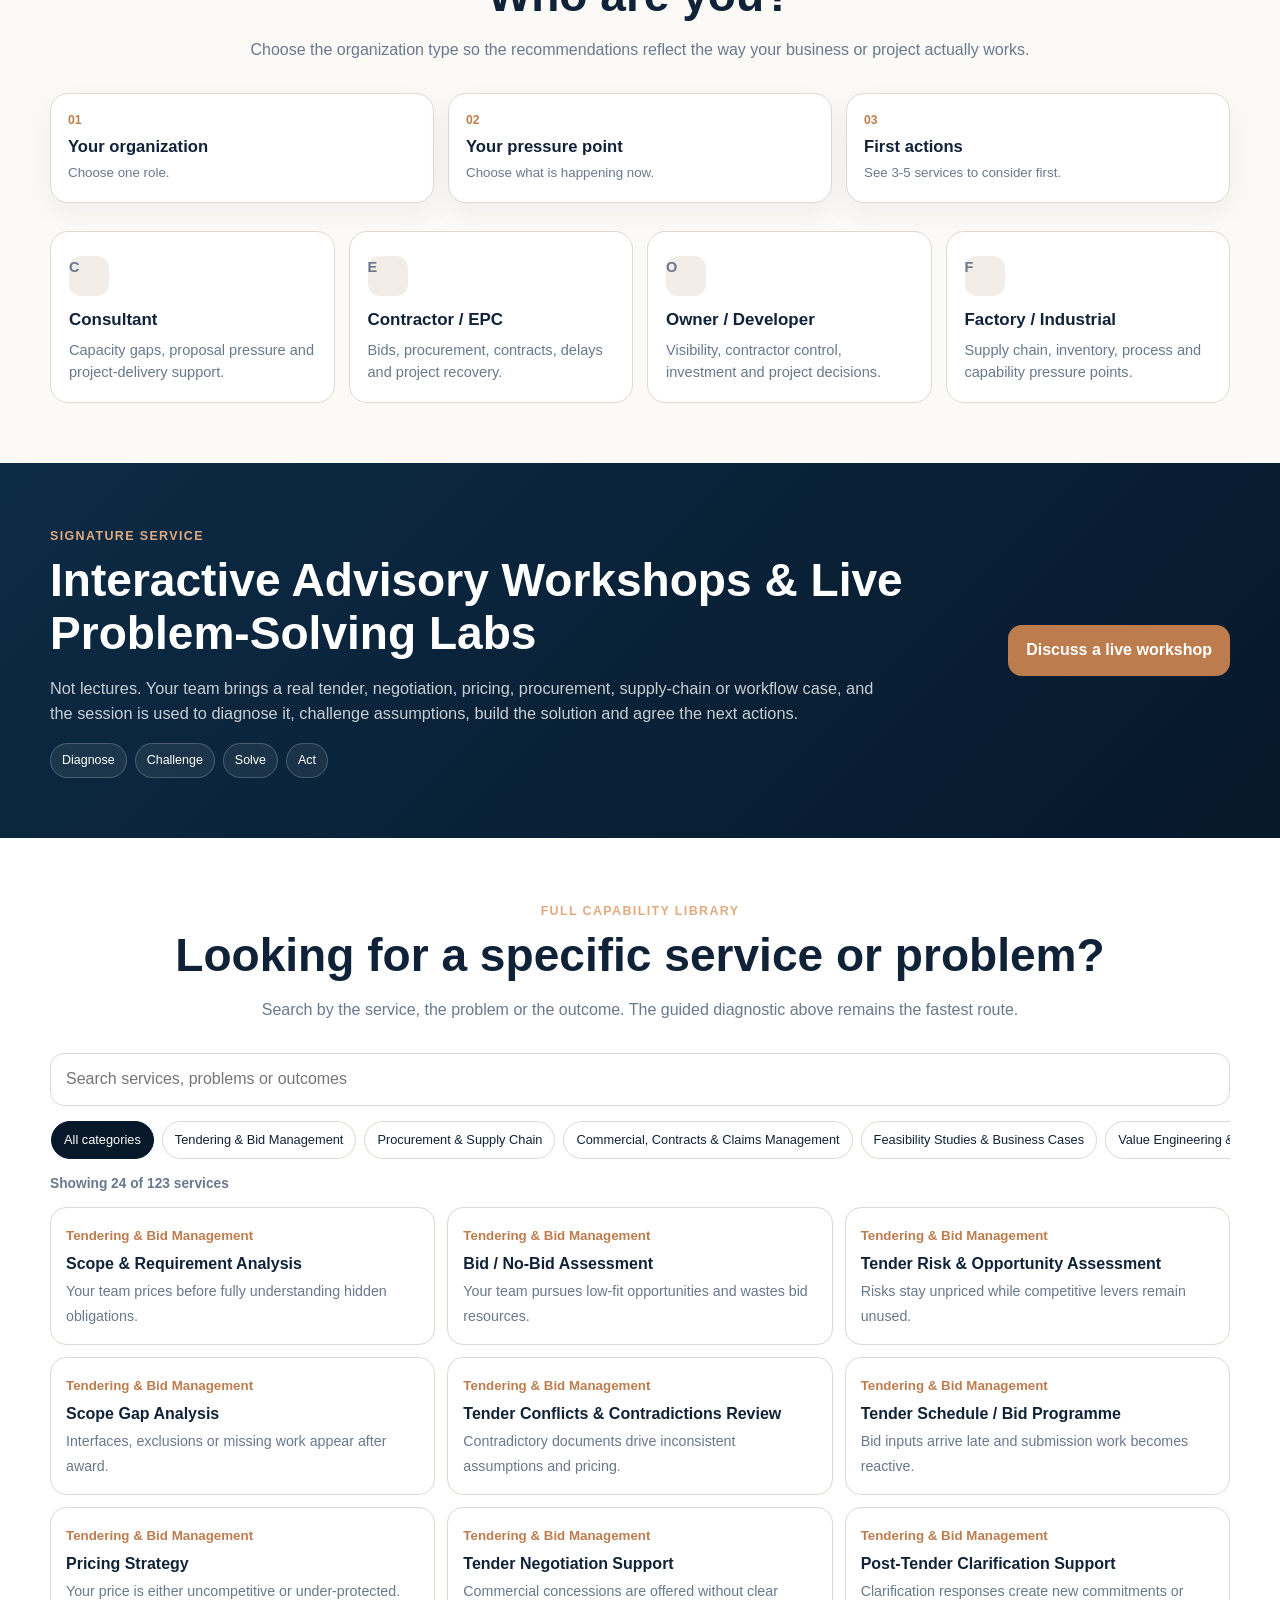
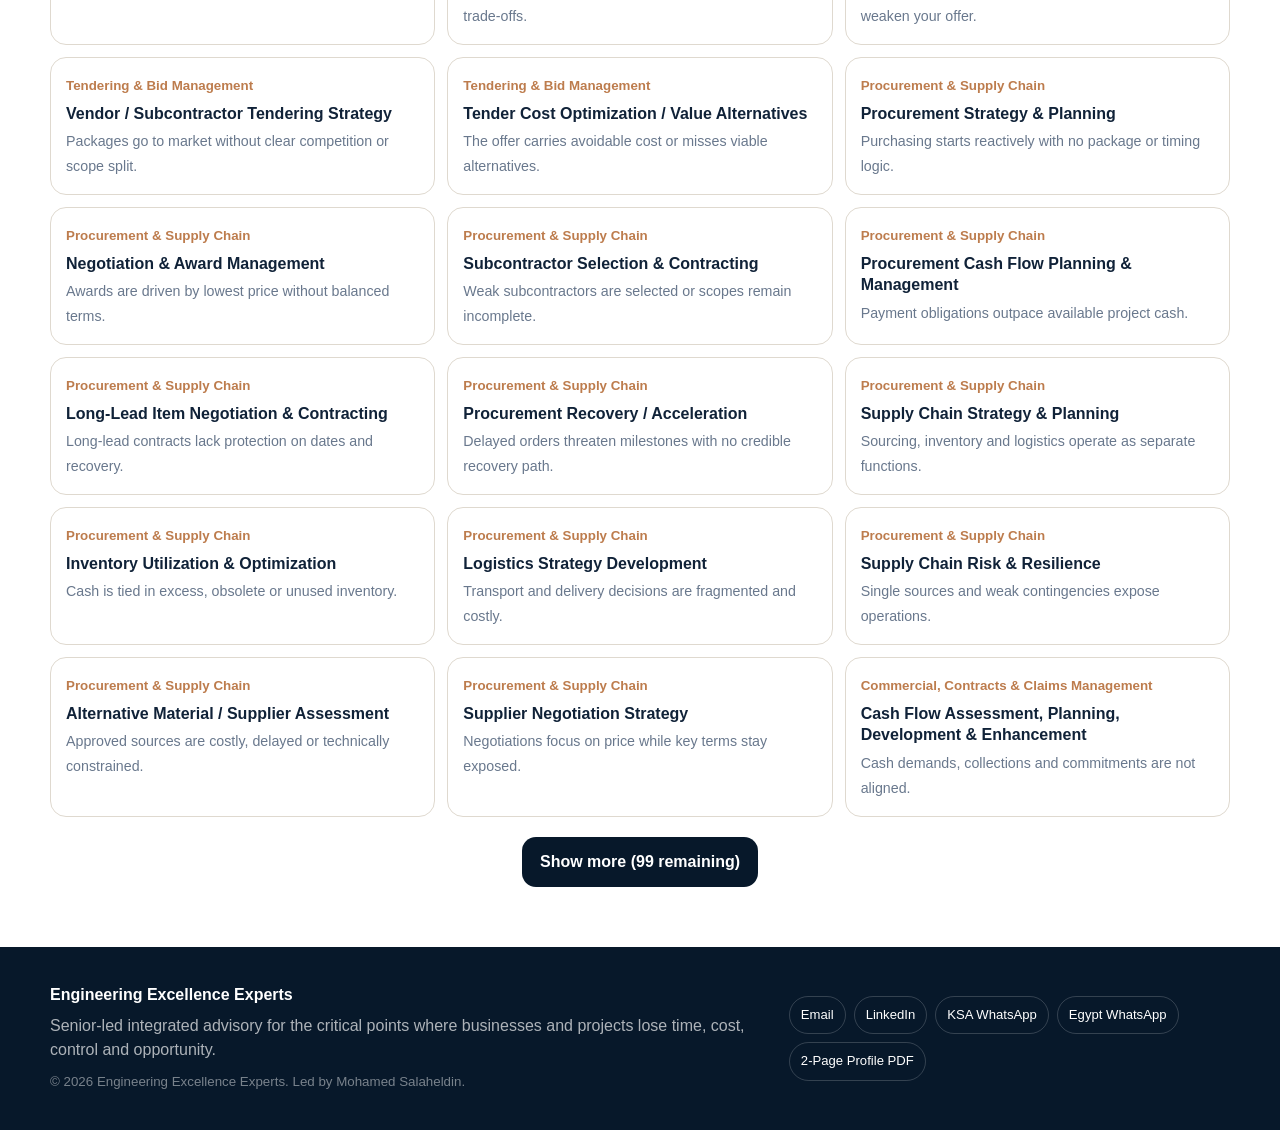
==== commit 3ebd990b: "Remove Triple E from interactive identity and focus Mohamed-led Engineering Excellence Experts" ====
--- a/index.html
+++ b/index.html
@@ -4,22 +4,21 @@
 <meta charset="utf-8">
 <meta name="viewport" content="width=device-width,initial-scale=1,viewport-fit=cover">
 <meta name="theme-color" content="#07182a">
-<meta name="description" content="Triple E - Engineering Excellence Experts. Principal-led business, project, commercial and supply chain advisory led by Mohamed Salaheldin.">
+<meta name="description" content="Engineering Excellence Experts - senior-led business, project, commercial and supply chain advisory led by Mohamed Salaheldin.">
 <meta name="author" content="Mohamed Salaheldin">
-<meta name="copyright" content="© 2026 Triple E - Engineering Excellence Experts. All rights reserved.">
+<meta name="copyright" content="© 2026 Engineering Excellence Experts. All rights reserved.">
 <meta name="robots" content="noindex,nofollow,noarchive,nosnippet,noimageindex">
 <meta name="referrer" content="no-referrer">
-<title>Triple E | Engineering Excellence Experts</title>
-<link rel="stylesheet" href="v12/styles.css?v=13.0">
-<link rel="stylesheet" href="v13/brand.css?v=13.0">
+<title>Engineering Excellence Experts | Mohamed Salaheldin</title>
+<link rel="stylesheet" href="v12/styles.css?v=16.0">
+<link rel="stylesheet" href="v13/brand.css?v=16.0">
 <style>.hero{background-image:url('v12/hero.svg')!important}</style>
 </head>
 <body>
 <header class="topbar">
   <div class="wrap topbar-inner">
-    <a class="brand" href="#top" aria-label="Triple E home">
-      <span class="brand-mark brand-mark-eee">EEE</span>
-      <span><b data-i18n="brandName">Triple E</b><small data-i18n="brandRole">Engineering Excellence Experts</small></span>
+    <a class="brand" href="#top" aria-label="Engineering Excellence Experts home">
+      <span><b data-i18n="brandName">Engineering Excellence Experts</b><small data-i18n="brandRole">Business · Project · Commercial · Supply Chain Advisory</small></span>
     </a>
     <div class="top-actions" aria-label="Language selector">
       <button class="lang-btn" data-lang="en" aria-label="English">EN</button>
@@ -34,36 +33,36 @@
   <div class="hero-overlay"></div>
   <div class="wrap hero-grid hero-grid-v13">
     <div class="hero-copy">
-      <div class="eyebrow" data-i18n="eyebrow">Principal-led specialist advisory</div>
+      <div class="eyebrow" data-i18n="eyebrow">Senior-led integrated advisory</div>
       <h1 data-i18n-html="heroTitle">Expert support where <span>business performance</span><br>and <span>project success</span> matter most.</h1>
-      <p data-i18n="heroText">Triple E combines direct senior leadership with a specialist expertise network across tendering, procurement, commercial management, project delivery and business improvement.</p>
-      <div class="network-line"><span class="network-dot"></span><b data-i18n="networkModel">Principal-Led · Specialist-Enabled</b></div>
+      <p data-i18n="heroText">Engineering Excellence Experts combines senior leadership, cross-functional judgement and coordinated multidisciplinary delivery across tendering, procurement, commercial management, project delivery and business improvement.</p>
+      <div class="network-line"><span class="network-dot"></span><b data-i18n="networkModel">Senior-Led · Integrated Multidisciplinary Delivery</b></div>
       <div class="hero-actions">
         <a class="btn primary" href="#priorities" data-i18n="startPriority">Start with your priority</a>
         <a class="btn glass" href="#diagnostic" data-i18n="start">Start the guided diagnostic</a>
-        <a class="btn outline" href="downloads/Mohamed-Salaheldin-Advisory-Profile-Protected.pdf?v=13" target="_blank" rel="noopener" data-i18n="profilePdf">View 2-page profile PDF</a>
+        <a class="btn outline" href="downloads/Mohamed-Salaheldin-Advisory-Profile-Protected.pdf?v=16" target="_blank" rel="noopener" data-i18n="profilePdf">View 2-page profile PDF</a>
       </div>
       <div class="framework"><b data-i18n="framework">Gap-to-Action Framework™</b><span data-i18n="frameworkPromise">Diagnose the gap. Structure the response. Deliver the action.</span></div>
     </div>
     <div class="hero-person hero-person-v13">
-      <div class="portrait-shell portrait-shell-v13"><img src="assets/profile.webp?v=13.0" alt="Mohamed Salaheldin" width="360" height="360" decoding="async" fetchpriority="high"></div>
+      <div class="portrait-shell portrait-shell-v13"><img src="assets/profile.webp?v=16.0" alt="Mohamed Salaheldin" width="360" height="360" decoding="async" fetchpriority="high"></div>
       <div class="advisor-block">
         <b data-i18n="advisorName">Mohamed Salaheldin</b>
-        <span data-i18n="advisorRole">Founder & Principal Advisor · Assignment Lead</span>
-        <small data-i18n="advisorLine">Every assignment is led directly by Mohamed and delivered through the Triple E specialist expertise network.</small>
+        <span data-i18n="advisorRole">Founder & Principal Advisor</span>
+        <small data-i18n="advisorLine">A hands-on team built around real project and business problems - quick to identify the real pressure point, clear on priorities, and focused on practical, to-the-point solutions.</small>
       </div>
-      <div class="engraved-lockup">TRIPLE E · ENGINEERING EXCELLENCE EXPERTS</div>
+      <div class="engraved-lockup">ENGINEERING EXCELLENCE EXPERTS</div>
     </div>
   </div>
 </section>
 
 <section id="priorities" class="section priority-section">
   <div class="wrap">
-    <div class="section-head"><span class="kicker" data-i18n="priorityKicker">Three High-Impact Engagements</span><h2 data-i18n="priorityTitle">Start with the business problem - not a long service list.</h2><p data-i18n="prioritySub">These three areas cover a large share of the recurring problems and substantial advisory work across contractors, consultants, owners and industrial companies.</p></div>
+    <div class="section-head"><span class="kicker" data-i18n="priorityKicker">Three High-Impact Solutions</span><h2 data-i18n="priorityTitle">Start with the business problem - not a long service list.</h2><p data-i18n="prioritySub">These three areas cover a large share of the recurring problems and substantial advisory work across contractors, consultants, owners and industrial companies.</p></div>
     <div class="priority-grid">
-      <article class="priority-card" data-query="tender"><span class="priority-no">01</span><h3 data-i18n="priority1Title">Win Profitable Work</h3><p data-i18n="priority1Text">Tender, pricing, scope, procurement inputs and contract readiness before commitments are locked in.</p><button class="priority-action" type="button" data-i18n="exploreRelated">Explore related interventions</button></article>
-      <article class="priority-card priority-featured" data-query="recovery"><span class="priority-no">02</span><h3 data-i18n="priority2Title">Recover Troubled Projects</h3><p data-i18n="priority2Text">Integrated recovery across delay, engineering, procurement, commercial, claims, resources and management control.</p><button class="priority-action" type="button" data-i18n="exploreRelated">Explore related interventions</button></article>
-      <article class="priority-card" data-query="procurement"><span class="priority-no">03</span><h3 data-i18n="priority3Title">Improve Business & Supply Chain Performance</h3><p data-i18n="priority3Text">Procurement, supply chain, inventory, cash-flow, workflows, digital gaps and capability improvement.</p><button class="priority-action" type="button" data-i18n="exploreRelated">Explore related interventions</button></article>
+      <article class="priority-card" data-query="tender"><span class="priority-no">01</span><h3 data-i18n="priority1Title">Win Profitable Work</h3><p data-i18n="priority1Text">Tender, pricing, scope, procurement inputs and contract readiness before commitments are locked in.</p><button class="priority-action" type="button" data-i18n="exploreRelated">Explore related solutions</button></article>
+      <article class="priority-card priority-featured" data-query="recovery"><span class="priority-no">02</span><h3 data-i18n="priority2Title">Recover Troubled Projects</h3><p data-i18n="priority2Text">Integrated recovery across delay, engineering, procurement, commercial, claims, resources and management control.</p><button class="priority-action" type="button" data-i18n="exploreRelated">Explore related solutions</button></article>
+      <article class="priority-card" data-query="procurement"><span class="priority-no">03</span><h3 data-i18n="priority3Title">Improve Business & Supply Chain Performance</h3><p data-i18n="priority3Text">Procurement, supply chain, inventory, cash-flow, workflows, digital gaps and capability improvement.</p><button class="priority-action" type="button" data-i18n="exploreRelated">Explore related solutions</button></article>
     </div>
   </div>
 </section>
@@ -105,9 +104,9 @@
 </main>
 
 <footer class="footer">
-  <div class="wrap footer-grid"><div><b data-i18n="footerBrand">Triple E · Engineering Excellence Experts</b><p data-i18n="footerLine">Principal-led specialist advisory for the critical points where businesses and projects lose time, cost, control and opportunity.</p><small>© 2026 Triple E · Engineering Excellence Experts. Led by Mohamed Salaheldin.</small></div><div class="footer-links"><a href="mailto:eng.msalaheldin@yahoo.com">Email</a><a id="linkedinLink" target="_blank" rel="noopener">LinkedIn</a><a id="ksaWa" target="_blank" rel="noopener">KSA WhatsApp</a><a id="egyptWa" target="_blank" rel="noopener">Egypt WhatsApp</a><a href="downloads/Mohamed-Salaheldin-Advisory-Profile-Protected.pdf?v=13" target="_blank" rel="noopener" data-i18n="profilePdfShort">2-Page Profile PDF</a></div></div>
+  <div class="wrap footer-grid"><div><b data-i18n="footerBrand">Engineering Excellence Experts</b><p data-i18n="footerLine">Senior-led integrated advisory for the critical points where businesses and projects lose time, cost, control and opportunity.</p><small>© 2026 Engineering Excellence Experts. Led by Mohamed Salaheldin.</small></div><div class="footer-links"><a href="mailto:eng.msalaheldin@yahoo.com">Email</a><a id="linkedinLink" target="_blank" rel="noopener">LinkedIn</a><a id="ksaWa" target="_blank" rel="noopener">KSA WhatsApp</a><a id="egyptWa" target="_blank" rel="noopener">Egypt WhatsApp</a><a href="downloads/Mohamed-Salaheldin-Advisory-Profile-Protected.pdf?v=16" target="_blank" rel="noopener" data-i18n="profilePdfShort">2-Page Profile PDF</a></div></div>
 </footer>
 
 <div id="serviceModal" class="modal hidden" role="dialog" aria-modal="true" aria-labelledby="modalTitle"><div class="modal-panel"><button id="modalClose" class="modal-close" aria-label="Close">×</button><div id="modalContent"></div></div></div>
-<script src="data1.js?v=13.0"></script><script src="data2.js?v=13.0"></script><script src="data3.js?v=13.0"></script><script src="data4.js?v=13.0"></script><script src="v12/app.js?v=13.0"></script><script src="v13/brand.js?v=13.0"></script>
-</body></html>
+<script src="data1.js?v=16.0"></script><script src="data2.js?v=16.0"></script><script src="data3.js?v=16.0"></script><script src="data4.js?v=16.0"></script><script src="v12/app.js?v=16.0"></script><script src="v13/brand.js?v=16.0"></script>
+</body></html>
--- a/v13/brand.css
+++ b/v13/brand.css
@@ -0,0 +1,7 @@
+.brand-mark-eee{display:none!important}
+.hero-grid-v13{grid-template-columns:minmax(0,1.38fr) minmax(230px,.62fr);gap:46px}.hero-person-v13{gap:10px}.portrait-shell-v13{width:min(238px,100%);position:relative;padding:8px;border:0!important;background:linear-gradient(135deg,#6b3d23 0%,#dfa978 22%,#85502f 47%,#f0c69a 68%,#754327 100%);box-shadow:inset 0 0 0 2px rgba(55,26,11,.38),inset 0 0 0 4px rgba(255,236,216,.1),0 26px 70px rgba(0,0,0,.34)}.portrait-shell-v13:before,.portrait-shell-v13:after{content:"";position:absolute;inset:-9px;border-radius:50%;border:1px solid rgba(226,169,116,.34);pointer-events:none}.portrait-shell-v13:after{inset:12px;border-color:rgba(255,255,255,.11);box-shadow:inset 0 0 18px rgba(0,0,0,.18)}.portrait-shell-v13 img{filter:grayscale(.12) sepia(.05) contrast(1.08)}
+.advisor-block{text-align:center;max-width:350px}.advisor-block b{display:block;color:#fff;font-size:1rem;letter-spacing:.025em}.advisor-block span{display:inline-block;color:#fff3e7;font-size:.78rem;font-weight:850;margin-top:6px;padding:7px 12px;border-radius:10px;background:linear-gradient(135deg,#744227,#c88b58 28%,#8a5030 53%,#dca774 76%,#714126 100%);border:1px solid rgba(235,188,146,.72);box-shadow:inset 0 1px 0 rgba(255,255,255,.28),inset 0 -2px 3px rgba(47,22,9,.32),0 8px 24px rgba(0,0,0,.18);text-shadow:0 -1px 0 rgba(50,24,10,.85)}.advisor-block small{display:block;color:rgba(255,255,255,.72);font-size:.76rem;line-height:1.55;margin-top:9px}.brand-seal-large{display:none!important}
+.engraved-lockup{font-size:.86rem;letter-spacing:.13em;text-transform:uppercase;color:#fff0e1;padding:10px 18px;border-radius:9px;background:linear-gradient(135deg,#714126 0%,#c78a58 25%,#86502f 51%,#daa472 74%,#754327 100%);border:1px solid rgba(231,181,136,.74);box-shadow:inset 0 1px 0 rgba(255,255,255,.28),inset 0 -2px 3px rgba(45,22,9,.34),0 9px 28px rgba(0,0,0,.22);text-shadow:0 -1px 0 rgba(49,25,10,.9);text-align:center;min-width:320px;max-width:360px}.network-line{display:inline-flex;align-items:center;gap:8px;margin-top:12px;padding:8px 13px;border-radius:11px;background:linear-gradient(135deg,#744327 0%,#c88e5c 25%,#8b5231 50%,#daa675 74%,#734226 100%);border:1px solid rgba(234,188,147,.72);color:#fff3e8;font-size:.78rem;box-shadow:inset 0 1px 0 rgba(255,255,255,.28),inset 0 -2px 3px rgba(45,22,9,.32),0 8px 24px rgba(0,0,0,.16);text-shadow:0 -1px 0 rgba(49,25,10,.9)}.network-dot{width:7px;height:7px;border-radius:50%;background:#f3d0ad;box-shadow:inset 0 0 0 2px rgba(93,47,22,.35)}
+.priority-section{background:linear-gradient(180deg,#fbfaf7,#f2eee7)}.priority-grid{display:grid;grid-template-columns:repeat(3,1fr);gap:16px}.priority-card{position:relative;background:#fff;border:1px solid var(--line);border-radius:22px;padding:22px;box-shadow:0 10px 32px rgba(4,18,34,.055);overflow:hidden}.priority-card:before{content:"";position:absolute;left:0;top:0;bottom:0;width:5px;background:linear-gradient(180deg,#e2ad7d,#7b472b)}[dir="rtl"] .priority-card:before{left:auto;right:0}.priority-card.priority-featured{border-color:rgba(189,124,77,.68);box-shadow:0 18px 48px rgba(189,124,77,.14)}.priority-card.priority-featured:after{content:none}.priority-no{display:inline-flex;color:var(--copper);font-size:.75rem;font-weight:900;letter-spacing:.09em}.priority-card h3{font-size:1.34rem;line-height:1.25;margin:8px 0 10px}.priority-card p{color:var(--muted);font-size:.94rem;line-height:1.55;min-height:74px}.priority-action{border:0;background:var(--navy);color:#fff;padding:10px 13px;border-radius:11px;font-weight:850;cursor:pointer}.priority-action:hover{transform:translateY(-1px)}
+@media(max-width:920px){.hero-grid-v13{grid-template-columns:1fr}.portrait-shell-v13{width:190px}.priority-grid{grid-template-columns:1fr}.priority-card p{min-height:auto}.advisor-block{max-width:430px}.engraved-lockup{min-width:0;width:min(360px,100%)}}
+@media(max-width:640px){.portrait-shell-v13{width:158px}.advisor-block span{font-size:.73rem}.advisor-block small{font-size:.7rem}.engraved-lockup{font-size:.68rem;letter-spacing:.08em;padding:9px 13px}.network-line{font-size:.7rem}.priority-card{padding:18px}.priority-card h3{font-size:1.2rem}}
